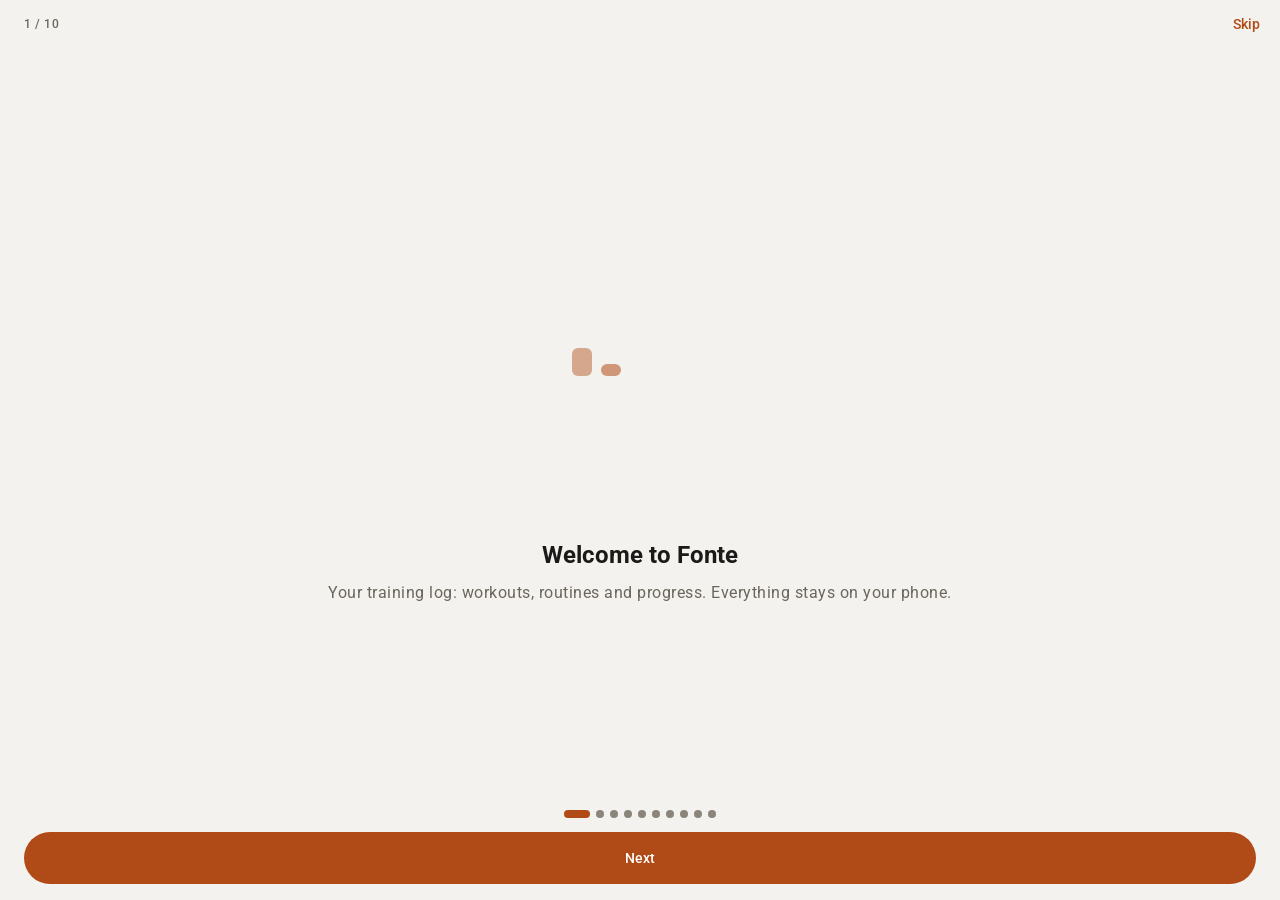
==== index.html @ 6168438b "Web app 1.0.17" ====
<!doctype html>
<html lang="fr">
  <head>
    <meta charset="utf-8" />
    <meta name="viewport" content="width=device-width, initial-scale=1, maximum-scale=1, viewport-fit=cover" />
    <title>Fonte</title>
    <meta name="description" content="Suivi de musculation : séances, routines, stats et progression. Hors ligne, sans compte." />
    <meta name="apple-mobile-web-app-capable" content="yes" />
    <meta name="mobile-web-app-capable" content="yes" />
    <meta name="apple-mobile-web-app-title" content="Fonte" />
    <meta name="apple-mobile-web-app-status-bar-style" content="default" />
    <meta name="format-detection" content="telephone=no" />
    <meta name="theme-color" content="#F4F2EE" media="(prefers-color-scheme: light)" />
    <meta name="theme-color" content="#131211" media="(prefers-color-scheme: dark)" />
    <link rel="manifest" href="manifest.webmanifest" />
    <link rel="icon" type="image/png" sizes="32x32" href="icons/favicon-32.png" />
    <link rel="apple-touch-icon" href="icons/apple-touch-icon.png" />
    <link rel="preload" href="fonts/roboto.woff2" as="font" type="font/woff2" crossorigin />
    <script>
      // Thème appliqué avant l'affichage (pas d'éclair blanc en mode sombre).
      (function () {
        var mode = 'SYSTEM';
        try { mode = localStorage.getItem('fonte.theme_mode') || 'SYSTEM'; } catch (e) {}
        var dark = mode === 'DARK' || (mode !== 'LIGHT' && window.matchMedia && matchMedia('(prefers-color-scheme: dark)').matches);
        document.documentElement.dataset.theme = dark ? 'dark' : 'light';
      })();
    </script>
    <script type="module" crossorigin src="./assets/index-aUX4zfbP.js"></script>
    <link rel="stylesheet" crossorigin href="./assets/index-C3mko9XS.css">
  </head>
  <body>
    <div id="app"></div>
  </body>
</html>
---- assets/index-C3mko9XS.css ----
@font-face{font-family:Roboto;src:url(../fonts/roboto.woff2) format("woff2");font-weight:100 900;font-stretch:75% 100%;font-display:swap}@font-face{font-family:Rajdhani;src:url(../fonts/rajdhani-semibold.woff2) format("woff2");font-weight:600;font-display:swap}@font-face{font-family:Rajdhani;src:url(../fonts/rajdhani-bold.woff2) format("woff2");font-weight:700;font-display:swap}:root,:root[data-theme=light]{color-scheme:light;--primary: #b04b17;--on-primary: #ffffff;--primary-container: #fbe6d8;--on-primary-container: #4a1d05;--inverse-primary: #f08a4b;--secondary: #5c574f;--on-secondary: #ffffff;--secondary-container: #e9e4dc;--on-secondary-container: #1f1d1a;--tertiary: #7a5b12;--on-tertiary: #ffffff;--tertiary-container: #f6e7c4;--on-tertiary-container: #2e2002;--background: #f4f2ee;--on-background: #1b1a18;--surface: #f4f2ee;--on-surface: #1b1a18;--surface-variant: #e9e5de;--on-surface-variant: #6b665d;--inverse-surface: #2b2926;--inverse-on-surface: #f4f2ee;--outline: #8a847a;--outline-variant: #dfdad1;--surface-container-lowest: #ffffff;--surface-container-low: #faf9f6;--surface-container: #ffffff;--surface-container-high: #f1eee9;--surface-container-highest: #ffffff;--error: #b3261e;--on-error: #ffffff;--error-container: #f9dedc;--on-error-container: #410e0b;--scrim: #000000;--done-row: #fceee4;--done-check: #b04b17;--warmup: #1f6f8b;--drop: #6d3fc0;--failure: #b3261e;--record: #8a6500;--chart: #b04b17;--chart-muted: #e4a27b;--track: #cfc8bd;--segment-selected: #ffffff}:root[data-theme=dark]{color-scheme:dark;--primary: #f08a4b;--on-primary: #1f0d02;--primary-container: #3a2416;--on-primary-container: #fbd9c3;--inverse-primary: #b04b17;--secondary: #c9c3b9;--on-secondary: #1f1d1a;--secondary-container: #34312c;--on-secondary-container: #ede7dd;--tertiary: #e8c35a;--on-tertiary: #2e2002;--tertiary-container: #3a2f14;--on-tertiary-container: #f6e7c4;--background: #131211;--on-background: #edeae4;--surface: #131211;--on-surface: #edeae4;--surface-variant: #2a2825;--on-surface-variant: #a29d94;--inverse-surface: #edeae4;--inverse-on-surface: #1b1a18;--outline: #6e695f;--outline-variant: #2e2b28;--surface-container-lowest: #0e0d0c;--surface-container-low: #181716;--surface-container: #1c1b19;--surface-container-high: #242320;--surface-container-highest: #2b2926;--error: #f2b8b5;--on-error: #601410;--error-container: #8c1d18;--on-error-container: #f9dedc;--done-row: #2b1d13;--done-check: #f08a4b;--warmup: #79bfd9;--drop: #c4a5f5;--failure: #f2b8b5;--record: #e8c35a;--chart: #db6a2c;--chart-muted: #7a4222;--track: #4a4640;--segment-selected: #3a3733}:root{--safe-top: env(safe-area-inset-top, 0px);--safe-bottom: env(safe-area-inset-bottom, 0px);--safe-left: env(safe-area-inset-left, 0px);--safe-right: env(safe-area-inset-right, 0px);--font: "Roboto", system-ui, -apple-system, "Segoe UI", sans-serif;--font-rajdhani: "Rajdhani", "Roboto", sans-serif;--ease-standard: cubic-bezier(.2, 0, 0, 1);--ease-emphasized-decel: cubic-bezier(.05, .7, .1, 1);--ease-emphasized-accel: cubic-bezier(.3, 0, .8, .15)}*{box-sizing:border-box;-webkit-tap-highlight-color:transparent}html,body{margin:0;padding:0;height:100%;background:var(--background);color:var(--on-surface);font-family:var(--font);font-size:14px;line-height:20px;letter-spacing:.25px;-webkit-text-size-adjust:100%;text-size-adjust:100%;overscroll-behavior:none;-webkit-font-smoothing:antialiased}body{position:fixed;inset:0;overflow:hidden;touch-action:manipulation;-webkit-user-select:none;user-select:none;-webkit-touch-callout:none}input,textarea,[contenteditable]{-webkit-user-select:text;user-select:text}button{font:inherit;color:inherit;background:none;border:none;padding:0;margin:0;cursor:pointer;letter-spacing:inherit}img{-webkit-user-drag:none}#app{position:absolute;inset:0;overflow:hidden}.display-large{font-size:57px;line-height:64px;font-weight:400;letter-spacing:-.25px}.display-medium{font-size:45px;line-height:52px;font-weight:400;letter-spacing:0}.display-small{font-size:36px;line-height:44px;font-weight:400;letter-spacing:0}.headline-large{font-size:32px;line-height:40px;font-weight:400;letter-spacing:0}.headline-medium{font-size:28px;line-height:36px;font-weight:400;letter-spacing:0}.headline-small{font-size:24px;line-height:32px;font-weight:400;letter-spacing:0}.title-large{font-size:22px;line-height:28px;font-weight:400;letter-spacing:0}.title-medium{font-size:16px;line-height:24px;font-weight:500;letter-spacing:.15px}.title-small{font-size:14px;line-height:20px;font-weight:500;letter-spacing:.1px}.body-large{font-size:16px;line-height:24px;font-weight:400;letter-spacing:.5px}.body-medium{font-size:14px;line-height:20px;font-weight:400;letter-spacing:.25px}.body-small{font-size:12px;line-height:16px;font-weight:400;letter-spacing:.4px}.label-large{font-size:14px;line-height:20px;font-weight:500;letter-spacing:.1px}.label-medium{font-size:12px;line-height:16px;font-weight:500;letter-spacing:.5px}.label-small{font-size:11px;line-height:16px;font-weight:500;letter-spacing:.5px}.semibold{font-weight:600}.bold{font-weight:700}.medium{font-weight:500}.normal{font-weight:400}.rajdhani{font-family:var(--font-rajdhani)}.tnum{font-variant-numeric:tabular-nums}.c-primary{color:var(--primary)}.c-on-primary{color:var(--on-primary)}.c-on-primary-container{color:var(--on-primary-container)}.c-on-surface{color:var(--on-surface)}.c-variant{color:var(--on-surface-variant)}.c-error{color:var(--error)}.c-record{color:var(--record)}.c-warmup{color:var(--warmup)}.c-drop{color:var(--drop)}.c-failure{color:var(--failure)}.c-tertiary{color:var(--tertiary)}.c-outline{color:var(--outline)}.ellipsis{overflow:hidden;text-overflow:ellipsis;white-space:nowrap;min-width:0}.lines-2{display:-webkit-box;-webkit-line-clamp:2;-webkit-box-orient:vertical;overflow:hidden}.pre-line{white-space:pre-line}.center{text-align:center}.upper{text-transform:uppercase}.row{display:flex;flex-direction:row;align-items:center;min-width:0}.row.top{align-items:flex-start}.row.baseline{align-items:baseline}.row.stretch{align-items:stretch}.col{display:flex;flex-direction:column;min-width:0}.grow{flex:1 1 0;min-width:0}.noshrink{flex-shrink:0}.wrap{flex-wrap:wrap}.center-items{align-items:center;justify-content:center}.space-between{justify-content:space-between}.justify-end{justify-content:flex-end}.gap-2{gap:2px}.gap-4{gap:4px}.gap-6{gap:6px}.gap-8{gap:8px}.gap-10{gap:10px}.gap-12{gap:12px}.gap-16{gap:16px}.gap-24{gap:24px}.p-16{padding:16px}.p-12{padding:12px}.p-8{padding:8px}.p-24{padding:24px}.px-16{padding-left:16px;padding-right:16px}.px-12{padding-left:12px;padding-right:12px}.px-8{padding-left:8px;padding-right:8px}.py-4{padding-top:4px;padding-bottom:4px}.py-8{padding-top:8px;padding-bottom:8px}.py-12{padding-top:12px;padding-bottom:12px}.py-16{padding-top:16px;padding-bottom:16px}.mx-16{margin-left:16px;margin-right:16px}.mt-4{margin-top:4px}.mt-8{margin-top:8px}.mt-12{margin-top:12px}.mt-16{margin-top:16px}.mt-24{margin-top:24px}.mb-8{margin-bottom:8px}.mb-16{margin-bottom:16px}.w-full{width:100%}.hidden{display:none!important}.relative{position:relative}.screen{position:absolute;inset:0;display:flex;flex-direction:column;background:var(--background);overflow:hidden}.screen-content{flex:1 1 auto;min-height:0;overflow-y:auto;overflow-x:hidden;-webkit-overflow-scrolling:touch;overscroll-behavior-y:contain;position:relative}.screen-content.pad-bottom{padding-bottom:calc(24px + var(--safe-bottom))}.screen-content.pad-fab{padding-bottom:calc(96px + var(--safe-bottom))}.screen-bottom{flex:0 0 auto}.topbar{flex:0 0 auto;padding-top:var(--safe-top);padding-left:var(--safe-left);padding-right:var(--safe-right);background:var(--surface);transition:background-color .2s linear;position:relative;z-index:2}.topbar.scrolled{background:var(--surface-container)}.topbar-inner{height:64px;display:flex;align-items:center;padding:0 4px}.topbar-title{flex:1 1 auto;min-width:0;padding:0 16px;font-size:22px;line-height:28px;font-weight:400;color:var(--on-surface);overflow:hidden;text-overflow:ellipsis;white-space:nowrap}.topbar-inner>.icon-button+.topbar-title{padding-left:4px}.topbar-actions{display:flex;align-items:center;flex:0 0 auto}.navbar{flex:0 0 auto;background:var(--surface-container);padding-bottom:var(--safe-bottom);padding-left:var(--safe-left);padding-right:var(--safe-right)}.navbar-inner{height:80px;display:flex;align-items:stretch;gap:8px}.nav-item{flex:1 1 0;min-width:0;display:flex;flex-direction:column;align-items:center;padding-top:12px;padding-bottom:16px;gap:4px;color:var(--on-surface-variant)}.nav-pill{width:64px;height:32px;border-radius:16px;display:flex;align-items:center;justify-content:center;position:relative;overflow:hidden}.nav-pill:before{content:"";position:absolute;inset:0;border-radius:16px;background:var(--secondary-container);transform:scaleX(.3);opacity:0;transition:transform .25s var(--ease-emphasized-decel),opacity .12s linear}.nav-item.on .nav-pill:before{transform:scaleX(1);opacity:1}.nav-pill svg{position:relative}.nav-item.on .nav-pill{color:var(--on-secondary-container)}.nav-label{font-size:12px;line-height:16px;font-weight:500;letter-spacing:0;white-space:nowrap;max-width:100%;overflow:hidden;text-overflow:ellipsis}.nav-item.on .nav-label{color:var(--on-surface);font-weight:600}.icon{display:inline-block;flex:0 0 auto;fill:currentColor;vertical-align:middle}.icon-button{width:48px;height:48px;border-radius:24px;display:inline-flex;align-items:center;justify-content:center;color:var(--on-surface-variant);position:relative;flex:0 0 auto}.topbar .icon-button{color:var(--on-surface)}.icon-button:disabled{opacity:.38}.press{position:relative;overflow:hidden}.press:after{content:"";position:absolute;inset:0;background:currentColor;opacity:0;pointer-events:none;transition:opacity .15s linear;border-radius:inherit}.press:active:after{opacity:.1;transition:none}.icon-button:after{inset:4px;border-radius:20px}.btn{height:40px;border-radius:20px;padding:0 24px;display:inline-flex;align-items:center;justify-content:center;gap:8px;font-size:14px;line-height:20px;font-weight:500;letter-spacing:.1px;white-space:nowrap;flex:0 0 auto;min-width:0}.btn .icon{width:18px;height:18px}.btn.has-icon{padding-left:16px}.btn-filled{background:var(--primary);color:var(--on-primary)}.btn-tonal{background:var(--secondary-container);color:var(--on-secondary-container)}.btn-outlined{border:1px solid var(--outline);color:var(--primary)}.btn-text{color:var(--primary);padding:0 12px}.btn-text.has-icon{padding-left:12px;padding-right:16px}.btn-error{color:var(--error)}.btn-filled.btn-error{background:var(--error);color:var(--on-error)}.btn:disabled{opacity:.38}.btn-filled:disabled{background:color-mix(in srgb,var(--on-surface) 12%,transparent);color:var(--on-surface);opacity:.6}.btn.block{width:100%}.fab{position:absolute;right:calc(16px + var(--safe-right));bottom:calc(16px + var(--safe-bottom));height:56px;min-width:56px;border-radius:16px;background:var(--primary-container);color:var(--on-primary-container);display:inline-flex;align-items:center;justify-content:center;gap:12px;padding:0 16px;font-size:14px;font-weight:500;letter-spacing:.1px;box-shadow:0 1px 3px #0000004d,0 4px 8px 3px #00000026;z-index:3}.fab.extended{padding:0 20px 0 16px}.card{background:var(--surface-container-highest);border-radius:12px;color:var(--on-surface);position:relative;overflow:hidden}.card.clickable{cursor:pointer}.card-outlined{background:var(--surface);border:1px solid var(--outline-variant)}.card-tonal{background:var(--primary-container);color:var(--on-primary-container)}.list-item{display:flex;align-items:center;gap:16px;min-height:56px;padding:8px 24px 8px 16px;background:transparent;color:var(--on-surface);text-align:left;width:100%}.list-item.three-line{align-items:flex-start}.list-item .li-leading{color:var(--on-surface-variant);display:flex;flex:0 0 auto}.list-item .li-text{flex:1 1 auto;min-width:0;display:flex;flex-direction:column}.list-item .li-headline{font-size:16px;line-height:24px;letter-spacing:.5px;color:var(--on-surface)}.list-item .li-supporting{font-size:14px;line-height:20px;letter-spacing:.25px;color:var(--on-surface-variant)}.list-item .li-trailing{flex:0 0 auto;display:flex;align-items:center;color:var(--on-surface-variant)}.divider{height:1px;background:var(--outline-variant);border:none;margin:0;flex:0 0 auto}.divider.v8{margin:8px 0}.section-title{font-size:12px;line-height:16px;letter-spacing:.5px;font-weight:600;color:var(--on-surface-variant);padding:8px 16px;text-transform:none}.chip{height:32px;border-radius:8px;border:1px solid var(--outline);padding:0 16px;display:inline-flex;align-items:center;gap:8px;font-size:14px;line-height:20px;font-weight:500;letter-spacing:.1px;color:var(--on-surface-variant);white-space:nowrap;flex:0 0 auto}.chip .icon{width:18px;height:18px}.chip.has-leading{padding-left:8px}.chip.has-trailing{padding-right:8px}.chip.selected{background:var(--secondary-container);color:var(--on-secondary-container);border-color:transparent}.switch{width:52px;height:32px;border-radius:16px;border:2px solid var(--outline);background:var(--surface-container-highest);position:relative;flex:0 0 auto;transition:background-color .15s linear,border-color .15s linear}.switch:before{content:"";position:absolute;top:50%;left:6px;width:16px;height:16px;margin-top:-8px;border-radius:50%;background:var(--outline);transition:all .2s var(--ease-standard)}.switch.on{background:var(--primary);border-color:var(--primary)}.switch.on:before{left:22px;width:24px;height:24px;margin-top:-12px;background:var(--on-primary)}.switch:disabled{opacity:.38}.checkbox{width:18px;height:18px;border-radius:2px;border:2px solid var(--on-surface-variant);display:inline-flex;align-items:center;justify-content:center;flex:0 0 auto}.checkbox.on{background:var(--primary);border-color:var(--primary);color:var(--on-primary)}.checkbox-touch{width:48px;height:48px;display:inline-flex;align-items:center;justify-content:center;flex:0 0 auto}.radio{width:20px;height:20px;border-radius:50%;border:2px solid var(--on-surface-variant);position:relative;flex:0 0 auto}.radio.on{border-color:var(--primary)}.radio.on:after{content:"";position:absolute;inset:3px;border-radius:50%;background:var(--primary)}.radio-touch{width:48px;height:48px;display:inline-flex;align-items:center;justify-content:center;flex:0 0 auto}.field{position:relative;display:block;width:100%}.field-input{width:100%;min-height:56px;border:1px solid var(--outline);border-radius:4px;background:transparent;color:var(--on-surface);font:inherit;font-size:16px;line-height:24px;letter-spacing:.5px;padding:16px;outline:none;resize:none;display:block;-webkit-appearance:none;appearance:none}.field-input:focus{border:2px solid var(--primary);padding:15px}.field-label{position:absolute;left:12px;top:16px;padding:0 4px;font-size:16px;line-height:24px;color:var(--on-surface-variant);pointer-events:none;transition:all .15s var(--ease-standard);background:transparent;max-width:calc(100% - 24px);white-space:nowrap;overflow:hidden;text-overflow:ellipsis}.field.filled .field-label,.field-input:focus+.field-label{top:-8px;font-size:12px;line-height:16px;background:var(--field-bg, var(--background))}.field-input:focus+.field-label{color:var(--primary)}.field-supporting{font-size:12px;line-height:16px;color:var(--on-surface-variant);padding:4px 16px 0}.field.error .field-input{border-color:var(--error)}.field.error .field-label,.field.error .field-supporting{color:var(--error)}.field-trailing{position:absolute;right:4px;top:4px}.layer{position:absolute;inset:0;z-index:50}.scrim{position:absolute;inset:0;background:#00000052;animation:fade-in .15s linear both}.dialog-wrap{position:absolute;inset:0;display:flex;align-items:center;justify-content:center;padding:calc(24px + var(--safe-top)) 24px calc(24px + var(--safe-bottom));pointer-events:none}.dialog{pointer-events:auto;background:var(--surface-container-high);color:var(--on-surface);border-radius:28px;width:100%;min-width:280px;max-width:560px;max-height:100%;display:flex;flex-direction:column;padding:24px 0 18px;box-shadow:0 3px 6px #0000002e,0 8px 24px #00000029;animation:dialog-in .25s var(--ease-emphasized-decel) both;overflow:hidden}.dialog-icon{display:flex;justify-content:center;color:var(--secondary);padding:0 24px 16px}.dialog-title{font-size:24px;line-height:32px;font-weight:400;color:var(--on-surface);padding:0 24px 16px}.dialog-icon+.dialog-title{text-align:center}.dialog-body{padding:0 24px;font-size:14px;line-height:20px;letter-spacing:.25px;color:var(--on-surface-variant);overflow-y:auto;-webkit-overflow-scrolling:touch;min-height:0;flex:1 1 auto}.dialog-buttons{display:flex;justify-content:flex-end;align-items:center;flex-wrap:wrap;gap:8px;padding:24px 24px 0;flex:0 0 auto}.dialog-buttons .btn-text{padding:0 12px}.dialog-buttons .dismiss-group{display:flex;gap:8px}@keyframes dialog-in{0%{opacity:0;transform:scale(.92)}to{opacity:1;transform:scale(1)}}@keyframes fade-in{0%{opacity:0}to{opacity:1}}@keyframes slide-up{0%{transform:translateY(100%)}to{transform:translateY(0)}}.overlay-screen{position:absolute;inset:0;z-index:30;background:var(--background);animation:overlay-in .28s var(--ease-emphasized-decel) both}@keyframes overlay-in{0%{opacity:0;transform:translateY(24px)}to{opacity:1;transform:translateY(0)}}.menu{position:absolute;z-index:60;min-width:112px;max-width:280px;background:var(--surface-container);border-radius:4px;padding:8px 0;box-shadow:0 2px 6px #0003,0 6px 18px #0000002e;animation:menu-in .16s var(--ease-emphasized-decel) both;max-height:70vh;overflow-y:auto}:root[data-theme=dark] .menu{background:var(--surface-container-high)}@keyframes menu-in{0%{opacity:0;transform:scale(.9)}to{opacity:1;transform:scale(1)}}.menu-item{display:flex;align-items:center;gap:12px;width:100%;min-height:48px;padding:0 12px;font-size:14px;line-height:20px;font-weight:500;letter-spacing:.1px;color:var(--on-surface);text-align:left}.menu-item .icon{color:var(--on-surface-variant)}.menu-item.error,.menu-item.error .icon{color:var(--error)}.menu-item:disabled{opacity:.38}.snackbar-host{position:absolute;left:0;right:0;bottom:0;z-index:70;display:flex;justify-content:center;padding:0 12px;pointer-events:none}.snackbar{pointer-events:auto;min-height:48px;max-width:600px;width:100%;background:var(--inverse-surface);color:var(--inverse-on-surface);border-radius:4px;display:flex;align-items:center;gap:8px;padding:6px 8px 6px 16px;margin-bottom:12px;font-size:14px;line-height:20px;box-shadow:0 3px 8px #00000040;animation:snack-in .22s var(--ease-emphasized-decel) both}.snackbar .grow{padding:8px 0}.snackbar .btn-text{color:var(--inverse-primary)}@keyframes snack-in{0%{opacity:0;transform:translateY(16px)}to{opacity:1;transform:translateY(0)}}.linear-progress{height:4px;border-radius:2px;background:var(--secondary-container);overflow:hidden;position:relative}.linear-progress>div{position:absolute;top:0;bottom:0;left:0;background:var(--primary);border-radius:2px}.linear-progress.indeterminate>div{width:40%;animation:indeterminate 1.4s var(--ease-standard) infinite}@keyframes indeterminate{0%{transform:translate(-100%)}to{transform:translate(260%)}}.circular-progress{width:40px;height:40px;border-radius:50%;border:4px solid var(--secondary-container);border-top-color:var(--primary);animation:spin .9s linear infinite}@keyframes spin{to{transform:rotate(360deg)}}.tabs{display:flex;border-bottom:1px solid var(--surface-variant);background:var(--surface);position:relative;flex:0 0 auto}.tab{flex:1 1 0;height:48px;display:flex;align-items:center;justify-content:center;font-size:14px;line-height:20px;font-weight:500;letter-spacing:.1px;color:var(--on-surface-variant);white-space:nowrap;overflow:hidden}.tab.on{color:var(--primary)}.tab-indicator{position:absolute;bottom:0;height:3px;border-radius:3px 3px 0 0;background:var(--primary);transition:left .25s var(--ease-standard),width .25s var(--ease-standard)}.segmented{background:var(--surface-variant);border-radius:12px;margin:6px 16px;padding:4px;display:flex}.segment{flex:1 1 0;min-width:0;min-height:40px;padding:8px 4px;border-radius:9px;display:flex;align-items:center;justify-content:center;gap:6px;color:var(--on-surface-variant);font-size:14px;line-height:20px;font-weight:400;letter-spacing:.1px;border:1px solid transparent}.segment .icon{width:18px;height:18px;color:var(--on-surface-variant)}.segment.on{background:var(--segment-selected);border-color:var(--outline-variant);color:var(--on-surface);font-weight:600}.segment.on .icon{color:var(--primary)}.number-cell{height:36px;border:none;border-radius:6px;background:color-mix(in srgb,var(--surface-variant) 70%,transparent);color:var(--on-surface);text-align:center;font:inherit;font-weight:600;font-size:16px;letter-spacing:0;padding:0 2px;outline:none;-webkit-appearance:none;appearance:none;caret-color:var(--primary)}.number-cell.highlighted{background:transparent}.number-cell::placeholder{color:var(--on-surface-variant);opacity:.8;font-weight:400}.ex-image{border-radius:10px;background:var(--surface-variant);overflow:hidden;display:flex;align-items:center;justify-content:center;flex:0 0 auto;position:relative;color:var(--on-surface-variant);font-size:14px;font-weight:600}.ex-image img{width:100%;height:100%;object-fit:cover;display:block}.empty-state{width:100%;padding:32px;display:flex;flex-direction:column;align-items:center;gap:8px;text-align:center}.stat-label{font-size:11px;line-height:16px;font-weight:500;letter-spacing:.5px;color:var(--on-surface-variant)}.stat-value{font-size:16px;line-height:24px;font-weight:600;letter-spacing:.15px}.scroll-x{display:flex;overflow-x:auto;overflow-y:hidden;-webkit-overflow-scrolling:touch;scrollbar-width:none}.scroll-x::-webkit-scrollbar{display:none}.screen-content::-webkit-scrollbar{display:none}.screen-content{scrollbar-width:none}.banner-active{background:var(--primary-container);color:var(--on-primary-container);display:flex;align-items:center;padding:10px 16px;width:100%;text-align:left}@media(prefers-reduced-motion:reduce){*,*:before,*:after{animation-duration:1ms!important;animation-iteration-count:1!important;transition-duration:1ms!important}}.rp-list{padding-top:4px;display:flex;flex-direction:column}.rp-intro{padding:6px 16px}.rp-month{margin:5px 16px;padding:12px 8px 12px 16px;display:flex;align-items:center}.rp-month-text{flex:1 1 0;min-width:0;padding:0 8px 0 14px;display:flex;flex-direction:column}.rp-month-title{font-family:var(--font-rajdhani);font-weight:700;font-size:20px;line-height:24px;letter-spacing:.5px}.rp-badge{padding-top:2px}.rp-ready{margin:8px 16px;border-radius:14px;border:1px solid #ebc6ac;background:linear-gradient(to bottom right,#fbe6d8,#fff6f0);padding:10px 2px 10px 14px;display:flex;align-items:center;color:var(--on-surface);cursor:pointer}:root[data-theme=dark] .rp-ready{border-color:#5a3420;background:linear-gradient(to bottom right,#3a2416,#241a14)}.rp-ready-text{flex:1 1 0;min-width:0;padding-left:12px;display:flex;flex-direction:column}.rp-content{padding-bottom:calc(32px + var(--safe-bottom))}.rp-header{padding:4px 20px 8px;display:flex;flex-direction:column}.rp-kicker{font-family:var(--font-rajdhani);font-weight:600;font-size:14px;line-height:24px;letter-spacing:4px;color:var(--on-surface-variant)}.rp-title{font-family:var(--font-rajdhani);font-weight:700;font-size:42px;line-height:46px;letter-spacing:0;color:var(--on-surface)}.rp-sentence{padding-top:6px}.rp-sentence .rp-accent{color:var(--primary);font-weight:600}.rp-empty{margin:8px 16px;padding:20px;display:flex;flex-direction:column;gap:8px}.rp-tiles{padding:8px 16px;display:grid;grid-template-columns:minmax(0,1fr) minmax(0,1fr);gap:8px}.rp-tile{padding:12px 14px;display:flex;flex-direction:column;min-width:0}.rp-section{margin-top:8px}.rp-card{margin:0 16px}.rp-cal{padding:12px 6px}.rp-cal-row{display:flex}.rp-cal-row+.rp-cal-row{padding-top:6px}.rp-cal-cell{flex:1 1 0;min-width:0;display:flex;justify-content:center;align-items:center}.rp-day{width:36px;height:36px;border-radius:50%;padding:2px;box-sizing:border-box}.rp-day.record{border:2px solid var(--record);padding:2px}.rp-day-in{width:100%;height:100%;border-radius:50%;display:flex;align-items:center;justify-content:center;color:var(--on-surface-variant);white-space:nowrap}.rp-day-in.on{background:var(--chart);color:#fff;font-weight:700}:root[data-theme=dark] .rp-day-in.on{color:#1f0d02}.rp-legend{padding:12px 8px 0;display:flex;flex-wrap:wrap;align-items:center;column-gap:14px;row-gap:4px}.rp-legend-item{display:flex;align-items:center}.rp-legend-item>span{padding-left:5px}.rp-dot{width:10px;height:10px;border-radius:50%;background:var(--chart);box-sizing:border-box;flex:0 0 auto}.rp-dot.ring{background:none;border:2px solid var(--record)}.rp-exercise{margin:10px 16px 0;padding:12px 14px;display:flex;align-items:center}.rp-grow{flex:1 1 0;min-width:0;padding:0 8px 0 12px;display:flex;flex-direction:column}.rp-end{display:flex;flex-direction:column;align-items:flex-end;white-space:nowrap}.rp-records{padding:4px 0}.rp-record{padding:9px 14px;display:flex;align-items:center;cursor:pointer}.rp-records .btn-text{margin:0 4px}.rp-muscles{padding:16px}.rp-hunter{padding:12px 14px}.rp-flow{display:flex;flex-wrap:wrap;align-items:center;column-gap:12px}.rp-xp{font-family:var(--font-rajdhani);font-weight:700;font-size:28px;line-height:24px;letter-spacing:.5px;color:var(--primary);white-space:nowrap}.rp-bar{margin-top:8px;height:6px;border-radius:3px;background:var(--track);overflow:hidden}.rp-bar>div{height:100%;border-radius:3px}.rp-facts{padding-top:10px;display:flex;flex-wrap:wrap;align-items:center;column-gap:16px;row-gap:6px}.rp-fact{display:flex;align-items:center}.rp-fact>span{padding-left:5px}.rp-lines-3{display:-webkit-box;-webkit-line-clamp:3;-webkit-box-orient:vertical;overflow:hidden;padding-top:8px}.rp-weight{margin:12px 16px 0;padding:12px 14px;display:flex;align-items:center}.rp-weight .rp-spark{margin-left:12px;width:110px;height:36px;flex:0 0 auto}.rp-actions{padding:20px 16px 0;display:flex;gap:10px}.rp-actions .btn{flex:1 1 0;min-width:0;height:auto;min-height:48px;padding:8px 12px;white-space:normal;text-align:center;gap:6px}.rp-actions .btn>span{display:-webkit-box;-webkit-line-clamp:2;-webkit-box-orient:vertical;overflow:hidden}.home-list{display:flex;flex-direction:column;position:relative}.home-card{margin:6px 16px}.home-hint{margin:8px 16px;border-radius:14px;border:1px solid #ebc6ac;background:linear-gradient(to bottom right,#fbe6d8,#fff6f0);padding:10px 2px 10px 14px;display:flex;align-items:center;color:var(--on-surface)}:root[data-theme=dark] .home-hint{border-color:#5a3420;background:linear-gradient(to bottom right,#3a2416,#241a14)}.home-hint .btn-text{margin-left:-12px;margin-top:2px;height:36px}.home-week{margin:8px 16px;padding:16px;display:flex;flex-direction:column;gap:12px}.home-week-days{display:flex;justify-content:space-between}.home-week-day{display:flex;flex-direction:column;align-items:center}.home-week-dot{margin-top:4px;width:28px;height:28px;border-radius:50%;background:var(--surface-variant)}.home-week-dot.on{background:var(--primary)}.home-active{margin:6px 16px;padding:16px;display:flex;align-items:center}.home-start-empty{margin:8px 16px;width:calc(100% - 32px)}.home-start-empty .icon{width:24px;height:24px}.btn.home-tight{gap:4px}.home-first{margin:6px 16px;padding:20px;display:flex;flex-direction:column;align-items:center;gap:10px;text-align:center}.home-first-icon{width:56px;height:56px;border-radius:50%;background:var(--primary-container);color:var(--on-primary-container);display:flex;align-items:center;justify-content:center}.home-first .btn{margin-top:4px;white-space:normal;height:auto;min-height:40px;padding-top:10px;padding-bottom:10px}.home-folder{display:flex;align-items:center;width:100%;padding:4px 4px 4px 16px;text-align:left;color:var(--on-surface)}.home-folder.clickable{cursor:pointer}.home-chevron{color:var(--on-surface-variant);transition:transform .22s var(--ease-standard)}.home-chevron.collapsed{transform:rotate(-90deg)}.home-empty-folder{display:flex;align-items:center;padding:0 16px 6px 50px}.home-routine{margin:5px 16px;padding:12px 4px 12px 16px}.home-routine-title{flex:1 1 0;min-width:0}.home-routine .btn-tonal{margin-top:10px}.home-choice{display:flex;align-items:center;padding:2px 0;width:100%;text-align:left;color:inherit;border-radius:8px}.home-check-row{display:flex;align-items:center;width:100%;text-align:left;color:inherit;border-radius:8px}.home-name-field .field-input::placeholder{color:var(--on-surface-variant);opacity:0}.home-name-field .field-input:focus::placeholder{opacity:1}@media(prefers-reduced-motion:reduce){.home-chevron{transition:none}}.exercises-lines-2,.exercises-lines-3{display:-webkit-box;-webkit-box-orient:vertical;overflow:hidden;overflow-wrap:anywhere}.exercises-lines-2{-webkit-line-clamp:2}.exercises-lines-3{-webkit-line-clamp:3}.exercises-search{position:relative;margin:4px 16px;flex:0 0 auto}.exercises-search input{width:100%;height:56px;border:none;box-shadow:inset 0 0 0 1px var(--outline);border-radius:12px;background:transparent;color:var(--on-surface);font:inherit;font-size:16px;line-height:24px;letter-spacing:.5px;padding:0 48px 0 52px;outline:none;-webkit-appearance:none;appearance:none;display:block}.exercises-search input::placeholder{color:var(--on-surface-variant);opacity:1}.exercises-search input:focus{box-shadow:inset 0 0 0 2px var(--primary)}.exercises-search input::-webkit-search-cancel-button{display:none}.exercises-search .exercises-search-icon{position:absolute;left:12px;top:16px;color:var(--on-surface-variant);pointer-events:none}.exercises-search .icon-button{position:absolute;right:4px;top:4px;color:var(--on-surface-variant)}.exercises-filters{display:flex;gap:8px;padding:6px 16px;align-items:stretch;flex:0 0 auto}.exercises-filter-btn{flex:1 1 0;min-width:0;min-height:52px;border-radius:12px;padding:6px 8px 6px 14px;display:flex;align-items:center;text-align:left;background:var(--surface-container-highest);color:var(--on-surface);box-shadow:inset 0 0 0 1px var(--outline)}.exercises-filter-btn .exercises-filter-caption{color:var(--on-surface-variant)}.exercises-filter-btn.active{background:var(--primary-container);color:var(--on-primary-container);box-shadow:none}.exercises-filter-btn.active .exercises-filter-caption{color:var(--on-primary-container)}.exercises-filter-btn.open{box-shadow:inset 0 0 0 1.5px var(--primary)}.exercises-area{flex:1 1 auto;min-height:0;position:relative}.exercises-area-inner{position:absolute;inset:0;display:flex;flex-direction:column}.exercises-panel{flex:0 0 auto;max-height:max(calc(100% - 120px),60%);overflow-y:auto;overflow-x:hidden;-webkit-overflow-scrolling:touch;overscroll-behavior-y:contain;transition:height .26s var(--ease-standard)}.exercises-tiles{display:grid;gap:8px;padding:0 16px}.exercises-tile{min-height:56px;min-width:0;border-radius:12px;padding:8px 10px;display:flex;flex-direction:column;justify-content:center;text-align:left;background:var(--surface-container-highest);color:var(--on-surface);box-shadow:inset 0 0 0 1px var(--outline-variant)}.exercises-tile .exercises-tile-count{color:var(--on-surface-variant)}.exercises-tile.selected{background:var(--primary-container);color:var(--on-primary-container);box-shadow:inset 0 0 0 1.5px var(--primary)}.exercises-tile.selected .exercises-tile-count{color:var(--on-primary-container)}.exercises-count-row{min-height:48px;padding:0 8px 0 16px;display:flex;align-items:center;flex:0 0 auto}.exercises-list{flex:1 1 auto;min-height:0;overflow-y:auto;overflow-x:hidden;-webkit-overflow-scrolling:touch;overscroll-behavior-y:contain}.exercises-list .list-item.selected{background:var(--primary-container)}.exercises-list .list-item .li-leading{color:inherit}.exercises-avatar{border-radius:10px;background:var(--surface-variant);color:var(--on-surface-variant);display:flex;align-items:center;justify-content:center;flex:0 0 auto}.exercises-add-fab{position:absolute;left:50%;right:auto;bottom:calc(24px + var(--safe-bottom));max-width:calc(100% - 32px);background:var(--primary);color:var(--on-primary);transform:translate(-50%);opacity:1;transition:transform .3s var(--ease-emphasized-decel),opacity .2s linear}.exercises-add-fab span{overflow:hidden;text-overflow:ellipsis;white-space:nowrap}.exercises-add-fab.hidden-fab{transform:translate(-50%,calc(100% + 24px + var(--safe-bottom)));opacity:0;pointer-events:none}.exercises-editor{display:flex;flex-direction:column;gap:12px;padding:8px 16px calc(24px + var(--safe-bottom))}.exercises-choice{position:relative}.exercises-choice>button{position:absolute;inset:0;border-radius:4px}.exercises-photo-slot{flex:1 1 0;min-width:0;height:140px;position:relative}.exercises-photo-remove{position:absolute;top:4px;right:4px;border-radius:50%;background:color-mix(in srgb,var(--surface) 85%,transparent)}.exercises-photo-remove .icon-button{width:36px;height:36px;color:var(--on-surface-variant)}.exercises-photo-busy{flex:1 1 0;height:140px;border-radius:10px;background:var(--surface-variant);display:flex;align-items:center;justify-content:center}.exercises-flow{display:flex;flex-wrap:wrap;gap:8px}.exercises-chips{column-gap:8px;row-gap:16px;padding:8px 0}.exercises-session{margin:4px 16px;padding:10px 14px}.exercises-set-chip{display:inline-flex;align-items:center;gap:4px;padding:4px 8px;border-radius:8px;background:var(--surface-variant);white-space:nowrap}.exercises-set-chip.record{box-shadow:inset 0 0 0 1.5px var(--record)}.exercises-step-number{text-align:right;flex:0 0 auto;white-space:nowrap}.exercises-panel-section{color:var(--on-surface-variant);padding:14px 16px 6px}.exercises-latest{display:flex;flex-wrap:wrap;align-items:center;column-gap:10px}.exercises-periods{display:flex;flex-wrap:wrap;justify-content:center;column-gap:8px;padding:6px 16px}.exercises-bubble{pointer-events:auto;max-width:260px;padding:6px 10px;border-radius:10px;background:var(--surface-container-high);color:var(--on-surface);box-shadow:0 3px 6px #0000002e,0 2px 4px #00000024;cursor:pointer}.exercises-repmax{padding:9px 0;cursor:pointer}.routine-list{display:flex;flex-direction:column}.routine-content{padding-bottom:calc(32px + var(--safe-bottom))!important}.routine-card{margin:6px 12px}.routine-card.linked{margin-bottom:0}.routine-letter{flex:0 0 auto;display:flex;align-items:center;justify-content:center;border-radius:6px;background:var(--tertiary-container);color:var(--on-tertiary-container);font-weight:700}.routine-start{width:100%;min-height:48px;border-radius:12px}.routine-start .icon{width:24px;height:24px}.routine-ex-head{display:flex;align-items:center;padding:0 12px;width:100%;text-align:left;color:inherit}.routine-ex-placeholder{width:44px;height:44px;border-radius:10px;background:var(--surface-variant);flex:0 0 auto}.routine-ro-row{display:flex;align-items:center;padding:8px 12px}.routine-ro-row .cell{flex:1 1 0;text-align:center;min-width:0}.routine-set-row{display:flex;align-items:center;gap:6px;padding:3px 8px;background:var(--surface-container-highest)}.routine-set-label{width:36px;padding:8px 0;border-radius:6px;text-align:center;font-size:16px;line-height:24px;font-weight:700;flex:0 0 auto}.routine-set-del{width:36px;height:36px}.routine-set-del:after{inset:0;border-radius:18px}.routine-add-set{margin:8px 12px 0;width:calc(100% - 24px);min-height:40px;border-radius:10px;gap:4px}.routine-link{display:flex;align-items:center;width:fit-content;text-align:left}.routine-notes-field textarea{max-height:128px;overflow-y:auto}.routine-add .icon{width:24px;height:24px}.workout-titlebox{display:flex;flex-direction:column;align-items:flex-start;max-width:100%;text-align:left;color:var(--on-surface);border-radius:4px}.workout-titlebox>div{max-width:100%}.btn.workout-finish{padding:0 14px;min-width:58px}.workout-lines3{display:-webkit-box;-webkit-line-clamp:3;-webkit-box-orient:vertical;overflow:hidden}.workout-name{display:block;width:100%;text-align:left;padding:8px 16px 0;color:var(--on-surface)}.workout-stats{padding:8px 16px;gap:20px;align-items:flex-start}.workout-statbtn{text-align:left}.btn.workout-add-ex .icon{width:24px;height:24px}.workout-card{display:flex;flex-direction:column;margin:6px 12px;padding:10px 0;flex:0 0 auto}.workout-card.linked{margin-bottom:0}.workout-card-head{padding:0 2px 0 12px}.workout-letter{flex:0 0 auto;width:26px;height:26px;margin-right:10px;border-radius:6px;background:var(--tertiary-container);color:var(--on-tertiary-container);font-size:16px;line-height:24px;letter-spacing:.5px;font-weight:700;display:flex;align-items:center;justify-content:center}.workout-exname{cursor:pointer}.workout-exnotes{padding:2px 12px;white-space:pre-line;cursor:pointer;overflow-wrap:anywhere}.workout-restrow{align-self:flex-start;padding:4px 12px;gap:3px}.workout-headrow{padding:4px 8px;gap:6px}.workout-setrow{width:100%;padding:3px 8px;gap:6px}.workout-setlabel{flex:0 0 auto;width:36px;padding:8px 0;border-radius:6px;text-align:center;font-size:16px;line-height:24px;letter-spacing:.5px;font-weight:700;white-space:nowrap}.workout-prev{min-height:36px;padding:2px 0;border-radius:6px;display:flex;align-items:center;justify-content:center}.workout-check{flex:0 0 auto;width:36px;height:36px;border-radius:8px;display:flex;align-items:center;justify-content:center;transition:background-color .12s linear}.btn.workout-addset{margin:8px 12px 0;min-height:40px;border-radius:10px;gap:4px;flex:0 0 auto}.workout-dialog-col{padding-top:6px}.btn.workout-rpe-btn{flex:1 1 0;min-width:0;padding:0 8px}.workout-chips{column-gap:8px}.workout-chips .chip{margin:8px 0}.workout-check-line{cursor:pointer}.workout-rest{display:grid;grid-template-rows:0fr;opacity:0;transition:grid-template-rows .35s var(--ease-standard),opacity .35s linear}.workout-rest.open{grid-template-rows:1fr;opacity:1}.workout-rest-clip{overflow:hidden;min-height:0}.workout-rest-surface{background:var(--primary-container);padding:0 var(--safe-right) var(--safe-bottom) var(--safe-left)}.workout-rest-inner{padding:10px 16px}.workout-rest-bar{position:relative;height:8px;width:100%}.workout-rest-fill,.workout-rest-track{position:absolute;top:0;bottom:0;border-radius:4px}.workout-rest-fill{left:0;background:var(--primary)}.workout-rest-track{right:0;background:var(--secondary-container)}.workout-rest-stop{position:absolute;right:2px;top:2px;width:4px;height:4px;border-radius:50%;background:var(--primary)}.workout-rest-row{margin-top:8px;gap:8px}.workout-rest-clockbox{display:flex;align-items:center;min-height:40px}.workout-rest-clock{color:var(--on-primary-container);white-space:nowrap;transform-origin:0 50%}.workout-rest-badge{position:absolute;right:0;top:50%;transform:translateY(-50%);background:var(--primary);color:var(--on-primary);border-radius:999px;padding:2px 8px;white-space:nowrap;pointer-events:none}.btn.workout-rest-btn{padding:0 10px;min-width:58px}.btn.workout-rest-skip{padding:0 12px;min-width:58px}.history-search{position:relative;margin:4px 16px;flex:0 0 auto}.history-search-input{width:100%;height:56px;border:1px solid var(--outline);border-radius:12px;background:transparent;color:var(--on-surface);font:inherit;font-size:16px;line-height:24px;letter-spacing:.5px;padding:0 52px;outline:none;text-overflow:ellipsis;-webkit-appearance:none;appearance:none}.history-search-input::placeholder{color:var(--on-surface-variant);opacity:1}.history-search-input:focus{border:2px solid var(--primary);padding:0 51px}.history-search-lead{position:absolute;left:12px;top:16px;color:var(--on-surface-variant);pointer-events:none}.history-search-trail{position:absolute;right:4px;top:4px;color:var(--on-surface-variant)}.history-card{margin:5px 16px}.history-card-body{padding:14px;display:flex;flex-direction:column;gap:6px}.history-card-head{display:flex;align-items:center;min-width:0}.history-card-figures{display:flex;flex-wrap:wrap;column-gap:14px;row-gap:2px}.history-card-records{display:inline-flex;align-items:center}.history-cal{margin:6px 16px}.history-cal-body{padding:8px 0}.history-cal-head{display:flex;align-items:center;padding:0 4px}.history-cal-title{flex:1 1 0;min-width:0;text-align:center}.history-cal-summary{display:flex;align-items:center;min-height:48px;padding:0 16px}.history-grid{padding:4px 8px;touch-action:pan-y;user-select:none;-webkit-user-select:none}.history-grid-row{display:flex}.history-letter{flex:1 1 0;text-align:center;padding:4px 0}.history-cell{flex:1 1 0;min-width:0;height:46px;display:flex;align-items:center;justify-content:center}.history-day{width:40px;height:40px;border-radius:50%;display:flex;align-items:center;justify-content:center;color:var(--on-surface);font-size:14px;line-height:20px;letter-spacing:.25px;font-weight:400;flex:0 0 auto}.history-day.trained{background:var(--primary);color:var(--on-primary);font-weight:600}.history-day.today{color:var(--primary);font-weight:600;box-shadow:inset 0 0 0 1px var(--primary)}.history-day.today.trained{color:var(--on-primary);box-shadow:inset 0 0 0 1px var(--on-surface)}.history-day.selected,.history-day.today.selected{box-shadow:inset 0 0 0 2px var(--on-surface)}.history-dot{position:absolute;bottom:5px;left:50%;width:4px;height:4px;margin-left:-2px;border-radius:50%;background:var(--on-primary)}.history-detail-content{padding-bottom:calc(32px + var(--safe-bottom))}.history-detail-head{padding:16px;display:flex;flex-direction:column;gap:10px}.history-stats{display:flex;flex-wrap:wrap;column-gap:20px;row-gap:8px}.history-link{align-self:flex-start;text-align:left;color:var(--primary)}.history-ex{padding:12px 16px}.history-ex-head{display:flex;align-items:center;min-width:0}.history-ex-name{flex:1 1 0;min-width:0;text-align:left;color:var(--on-surface);overflow-wrap:anywhere}.history-set{display:flex;padding-top:4px}.history-set-label{min-width:36px;padding-right:6px;white-space:nowrap;flex:0 0 auto}.history-set-value{flex:1 1 0;min-width:0}.history-xp{cursor:pointer;border-radius:4px}.chart{position:relative;width:100%;min-width:0;touch-action:pan-y}.chart-svg{position:absolute;inset:0;display:block;overflow:visible}.chart-progress{height:200px}.chart-grid{stroke:var(--outline-variant);fill:none}.chart-axis{fill:var(--on-surface-variant)}.chart-average{stroke:var(--on-surface);stroke-opacity:.55;fill:none}.chart-average-label{fill:var(--on-surface);fill-opacity:.85}.chart-bar-base{fill:var(--chart)}.chart-bar-muted{fill:var(--chart-muted)}.chart-stop-primary{stop-color:var(--primary)}.chart-stop-chart{stop-color:var(--chart)}.chart-line{fill:none;stroke:var(--chart);stroke-linecap:round;stroke-linejoin:round}.chart-point{fill:none;stroke:var(--chart)}.chart-dot{fill:var(--chart)}.chart-record{fill:var(--record)}.chart-cross{stroke:var(--on-surface);stroke-opacity:.35}.chart-empty{position:absolute;display:flex;align-items:center;justify-content:center;text-align:center;color:var(--on-surface-variant);pointer-events:none}.chart-tooltip{position:absolute;left:0;top:0;pointer-events:none}.hbar{display:flex;align-items:center;width:100%;padding:4px 0}.hbar-label{width:116px;flex:0 0 auto}.hbar-track{flex:1 1 0;min-width:0;height:10px;border-radius:5px;overflow:hidden;background:color-mix(in srgb,var(--track) 55%,transparent)}.hbar-fill{height:100%;background:var(--chart);border-radius:5px}.hbar-value{min-width:52px;padding-left:4px;text-align:right;white-space:nowrap;flex:0 0 auto}.stat-tile{display:flex;flex-direction:column;padding:12px 14px;min-width:0}.stat-tile.compact{padding:12px 10px}:root,:root[data-theme=light]{--rank-accent-E: #5b626b;--rank-accent-D: #8a4f1e;--rank-accent-C: #5e6a77;--rank-accent-B: #8a5a00;--rank-accent-A: #a63b15;--rank-accent-S: #6d28d9;--rank-tint-E: #e9ebee;--rank-tint-D: #f6e6d6;--rank-tint-C: #edf0f4;--rank-tint-B: #fbf0cc;--rank-tint-A: #fbe1d0;--rank-tint-S: #eae3fc;--rank-xp-E-0: #5b626b;--rank-xp-E-1: #9aa1a9;--rank-xp-D-0: #8a4f1e;--rank-xp-D-1: #c98a4e;--rank-xp-C-0: #5e6a77;--rank-xp-C-1: #98a3af;--rank-xp-B-0: #8a5a00;--rank-xp-B-1: #c88a0e;--rank-xp-A-0: #b8431a;--rank-xp-A-1: #f08a4b;--rank-xp-S-0: #6d28d9;--rank-xp-S-1: #38a8e0;--tier-BRONZE: #8a4f1e;--tier-SILVER: #5e6a77;--tier-GOLD: #8a5a00;--tier-PLATINUM: #276a7e;--tier-LEGENDARY: #a63b15;--medal-locked-ring-0: #d9d3cd;--medal-locked-ring-1: #b9b2ab;--medal-locked-disc-0: #f1ece7;--medal-locked-disc-1: #ddd6cf;--medal-locked-glyph: #9c948c;--medal-edge-opacity: .7;--lv-pip-empty: var(--outline)}:root[data-theme=dark]{--rank-accent-E: #a3aab3;--rank-accent-D: #d99a62;--rank-accent-C: #c9d1da;--rank-accent-B: #f2c14e;--rank-accent-A: #f08a4b;--rank-accent-S: #b39dfa;--rank-tint-E: #2a2d31;--rank-tint-D: #35251a;--rank-tint-C: #2b3036;--rank-tint-B: #3a2c0c;--rank-tint-A: #3e1b0d;--rank-tint-S: #2c1f58;--rank-xp-E-0: #7e868f;--rank-xp-E-1: #c3c9cf;--rank-xp-D-0: #b0682a;--rank-xp-D-1: #f2bb84;--rank-xp-C-0: #7f8b98;--rank-xp-C-1: #e3e8ee;--rank-xp-B-0: #d99a1e;--rank-xp-B-1: #ffe08a;--rank-xp-A-0: #d4491a;--rank-xp-A-1: #ffb067;--rank-xp-S-0: #7c3aed;--rank-xp-S-1: #7dd3fc;--tier-BRONZE: #d99a62;--tier-SILVER: #c9d1da;--tier-GOLD: #f2c14e;--tier-PLATINUM: #bfe9f5;--tier-LEGENDARY: #f5b287;--medal-locked-ring-0: #403b37;--medal-locked-ring-1: #2a2623;--medal-locked-disc-0: #2e2a27;--medal-locked-disc-1: #1c1a18;--medal-locked-glyph: #6e6760;--medal-edge-opacity: 0;--lv-pip-empty: color-mix(in srgb, var(--on-surface-variant) 65%, transparent)}.lv-emblem{display:block;overflow:visible;flex:0 0 auto;letter-spacing:0}.lv-rays{position:absolute;inset:0;pointer-events:none;overflow:hidden}.lv-rays svg{display:block}.lv-rays-spin{animation:lv-rays-turn 40s linear infinite}@keyframes lv-rays-turn{to{transform:rotate(360deg)}}@media(prefers-reduced-motion:reduce){.lv-rays-spin{animation:none}}.lv-medal{position:relative;flex:0 0 auto;display:flex;align-items:center;justify-content:center}.lv-medal-svg{position:absolute;inset:0;overflow:visible}.lv-medal-edge{stroke-opacity:var(--medal-edge-opacity)}.lv-medal-glyph{position:relative}.lv-medal-letter{position:relative;font-weight:700;line-height:24px;letter-spacing:.5px}.lv-medal-lock{position:absolute;right:0;bottom:0;border-radius:50%;background:var(--surface);border:2px solid var(--outline-variant);display:flex;align-items:center;justify-content:center}.lv-detail-head{display:flex;flex-direction:column;align-items:center;gap:16px}.lv-detail-name{font-weight:700;font-size:26px;line-height:32px;text-align:center;width:100%}.lv-detail-body{display:flex;flex-direction:column;align-items:center;gap:6px;text-align:center}.lv-panel{border-radius:24px;border:1px solid transparent;padding:18px;display:flex;flex-direction:column;gap:12px;overflow:hidden;color:var(--on-surface)}.lv-bar{width:100%;border-radius:999px;overflow:hidden;background:var(--track)}.lv-bar-fill{height:100%;border-radius:999px}.lv-pips{display:flex;gap:4px;flex:0 0 auto}.lv-pip{width:20px;height:6px;border-radius:3px;background:var(--lv-pip-empty)}.lv-xpinfo{display:flex;flex-wrap:wrap;justify-content:space-between;width:100%}.lv-route{display:flex;justify-content:space-between;align-items:flex-end}.lv-route-item{display:flex;flex-direction:column;align-items:center;gap:4px}.lv-route-current{border:2px solid;border-radius:50%;padding:3px}.lv-quest-icon{width:34px;height:34px;border-radius:50%;flex:0 0 auto;display:flex;align-items:center;justify-content:center}.lv-medal-tile{display:flex;flex-direction:column;align-items:center;gap:6px;padding:8px 2px;border-radius:16px;cursor:pointer;min-width:0}.lv-medal-name{text-align:center;hyphens:auto;-webkit-hyphens:auto;overflow-wrap:break-word;display:-webkit-box;-webkit-line-clamp:3;-webkit-box-orient:vertical;overflow:hidden;max-width:100%}.lv-medal-sub{text-align:center;display:-webkit-box;-webkit-line-clamp:2;-webkit-box-orient:vertical;overflow:hidden;max-width:100%}.leveling-content{padding-bottom:calc(32px + var(--safe-bottom))}.leveling-chips{gap:8px;padding:4px 16px}.leveling-chips .chip{flex:0 0 auto}.leveling-help{gap:6px}.leveling-suffix{display:flex;align-items:center;height:48px;padding-right:12px}.leveling-radar{position:relative;width:100%;display:flex;align-items:center;justify-content:center}.leveling-radar-label{position:absolute;left:50%;top:50%;display:flex;flex-direction:column;align-items:center;white-space:nowrap}.leveling-step{width:24px;height:24px;border-radius:50%;flex:0 0 auto;display:flex;align-items:center;justify-content:center;background:var(--primary-container);color:var(--on-primary-container);font-size:12px;line-height:16px;font-weight:700;letter-spacing:.5px}.leveling-example{border-radius:12px;background:var(--surface-variant);padding:12px;color:var(--on-surface)}.leveling-table{border:1px solid var(--outline-variant);border-radius:12px;overflow:hidden}.leveling-table-head{background:var(--surface-variant);padding:8px 12px}.leveling-th{min-width:0;font-size:12px;line-height:16px;font-weight:600;letter-spacing:.5px;color:var(--on-surface-variant);white-space:nowrap;overflow:hidden;text-overflow:ellipsis}.leveling-table-line{height:1px;background:var(--outline-variant)}.leveling-ceremony{position:fixed;inset:0;z-index:70;overflow:hidden;color:#f2eee9}.leveling-rays{position:absolute;inset:0;pointer-events:none}.leveling-rays-monarch{opacity:.25;animation-name:leveling-rays-up;animation-timing-function:cubic-bezier(.33,1,.68,1);animation-fill-mode:both}@keyframes leveling-rays-up{0%{opacity:.25}to{opacity:1}}.leveling-ceremony-scroll{position:absolute;inset:0;overflow-y:auto;-webkit-overflow-scrolling:touch;padding:var(--safe-top) var(--safe-right) var(--safe-bottom) var(--safe-left)}.leveling-ceremony-col{display:flex;flex-direction:column;align-items:center;padding:32px 24px;max-width:600px;margin:0 auto}.leveling-cascade{animation-timing-function:cubic-bezier(.33,1,.68,1);animation-fill-mode:both}.leveling-rise{animation-name:leveling-rise}.leveling-fade{animation-name:leveling-fade}@keyframes leveling-rise{0%{opacity:0;transform:translateY(12px)}to{opacity:1;transform:none}}@keyframes leveling-fade{0%{opacity:0}to{opacity:1}}.leveling-rewards{width:100%;background:#ffffff0d;border:1px solid transparent;border-radius:20px;padding:16px;display:flex;flex-direction:column;gap:14px}.leveling-reward-icon{width:36px;height:36px;border-radius:50%;background:#ffffff0f;flex:0 0 auto;display:flex;align-items:center;justify-content:center}.leveling-continue{width:100%;height:52px;border:none;border-radius:26px;color:#15100d;font:inherit;font-size:14px;line-height:20px;font-weight:600;letter-spacing:.1px;cursor:pointer}.leveling-monarch{position:relative;width:220px;height:220px;flex:0 0 auto}.leveling-monarch-glow{position:absolute;left:-77px;top:-77px;width:374px;height:374px;border-radius:50%;pointer-events:none;background:radial-gradient(circle closest-side,rgba(242,193,78,.32) 0%,rgba(139,92,246,.18) 50%,transparent 100%)}.leveling-monarch-scaled,.leveling-monarch-badge,.leveling-monarch-sheen{position:absolute;inset:0}.leveling-monarch-sheen{pointer-events:none;mask-size:100% 100%;-webkit-mask-size:100% 100%;mask-repeat:no-repeat;-webkit-mask-repeat:no-repeat}.leveling-monarch-sheen svg{display:block}.leveling-monarch-veil{position:absolute;left:-40px;top:-40px;pointer-events:none}.leveling-sys{--primary: #f08a4b;--on-surface: #edeae4;--on-surface-variant: #a29d94;--track: #4a4640;--record: #e8c35a;--rank-accent-E: #a3aab3;--rank-accent-D: #d99a62;--rank-accent-C: #c9d1da;--rank-accent-B: #f2c14e;--rank-accent-A: #f08a4b;--rank-accent-S: #b39dfa;--tier-BRONZE: #d99a62;--tier-SILVER: #c9d1da;--tier-GOLD: #f2c14e;--tier-PLATINUM: #bfe9f5;--tier-LEGENDARY: #f5b287;position:fixed;inset:0;z-index:65;color:var(--on-surface);transition-property:opacity;transition-timing-function:cubic-bezier(.65,0,.35,1);-webkit-tap-highlight-color:transparent}.leveling-sys.closing{opacity:0}.leveling-sys-fade{position:absolute;inset:0;background:#00000073;display:flex;align-items:center;justify-content:center;padding:var(--safe-top) var(--safe-right) var(--safe-bottom) var(--safe-left);animation:leveling-fade cubic-bezier(.33,1,.68,1) both}.leveling-sys-panel{margin:0 24px;width:calc(100% - 48px);max-width:400px;max-height:80vh;overflow-y:auto;background:#0e0d0cf7;border:1px solid var(--primary);border-radius:16px;padding:18px 18px 16px;--glow: color-mix(in srgb, var(--primary) 2.2%, transparent);box-shadow:0 0 0 3px var(--glow),0 0 0 6px var(--glow),0 0 0 9px var(--glow),0 0 0 12px var(--glow),0 0 0 15px var(--glow),0 0 0 18px var(--glow),0 0 0 21px var(--glow),0 0 0 24px var(--glow),0 0 0 27px var(--glow),0 0 0 30px var(--glow),0 0 0 33px var(--glow),0 0 0 36px var(--glow);animation:leveling-zoom cubic-bezier(.33,1,.68,1) both}@keyframes leveling-zoom{0%{transform:scale(.94)}to{transform:none}}.leveling-sys-line{display:flex;align-items:center;gap:10px;padding-top:8px;animation-name:leveling-fade;animation-timing-function:cubic-bezier(.33,1,.68,1);animation-fill-mode:both}.leveling-sys-level{gap:0;padding-top:16px}@media(prefers-reduced-motion:reduce){.leveling-cascade,.leveling-rays-monarch,.leveling-sys-fade,.leveling-sys-panel,.leveling-sys-line{animation:none}.leveling-rays-monarch{opacity:1}.leveling-sys{transition:none}}.stats-chip{margin:8px 0}.stats-chips{gap:8px}.stats-card{margin:0 16px}.stats-entry{margin:4px 16px}.stats-tiles{display:flex;align-items:stretch;gap:8px}.stats-tiles>*{flex:1 1 0;min-width:0}.stats-flow{display:flex;flex-wrap:wrap}.stats-list-row{display:flex;align-items:center;padding:10px 16px;cursor:pointer}.stats-pct{min-width:56px;padding-left:12px;text-align:right;white-space:nowrap;flex:0 0 auto;box-sizing:content-box}.stats-nowrap{white-space:nowrap;flex:0 0 auto}.stats-record-badge{display:inline-flex;align-items:center;gap:4px;padding:3px 10px 3px 6px;border-radius:10px;background:color-mix(in srgb,var(--record) 16%,transparent);color:var(--record);white-space:nowrap}.stats-menu-lead{order:-1;width:24px;height:24px;flex:0 0 auto;display:flex;align-items:center;justify-content:center}.stats-pad-fab{padding-bottom:calc(88px + var(--safe-bottom))}.stats-body-row{padding:12px 16px;cursor:pointer}.stats-date{position:relative;align-self:flex-start}.stats-date-input{position:absolute;inset:0;width:100%;height:100%;opacity:0;border:none;padding:0;margin:0;-webkit-appearance:none;appearance:none;cursor:pointer}.settings-radio-row{width:100%;border-radius:12px;padding:4px 0;text-align:left;color:var(--on-surface)}.settings-check{width:100%;padding:2px 0;cursor:pointer}.settings-copy-box{border-radius:12px;padding:12px;background:var(--error-container);color:var(--on-error-container)}.settings-copy-box.saved{background:var(--surface-variant);color:var(--on-surface-variant)}.settings-card{margin:16px}.settings-card-body{padding:16px;display:flex;flex-direction:column;gap:12px}.settings-notes{display:flex;flex-direction:column;gap:6px}.settings-notes .bullet{width:16px;flex:0 0 16px;color:var(--primary)}.settings-diff-list{display:flex;flex-direction:column;gap:12px;padding:0 16px}.settings-diff{padding:16px;display:flex;gap:16px;align-items:flex-start}.settings-diff .icon{color:var(--primary);flex:0 0 auto}.settings-license{white-space:pre-line;max-height:420px;overflow-y:auto;-webkit-overflow-scrolling:touch;color:var(--on-surface-variant)}.settings-center{display:flex;align-items:center;justify-content:center;height:100%;min-height:240px}.screen-content.friends-content{padding-bottom:calc(32px + var(--safe-bottom))}.friends-mycard{margin:0 16px;padding:16px;display:flex;flex-direction:column;gap:12px}.friends-name{cursor:pointer;align-self:flex-start}.friends-row{margin:5px 16px}.friends-add{padding:8px 16px}.friends-check-row{cursor:pointer;color:var(--on-surface)}.friends-compare{margin:0 16px;padding:8px 0}.friends-compare-head{align-items:flex-end;padding:6px 16px}.friends-compare-row{padding:8px 16px}.friends-label{display:-webkit-box;-webkit-line-clamp:4;-webkit-box-orient:vertical;overflow:hidden;overflow-wrap:anywhere}.friends-value{flex:0 0 76px;width:76px;margin-left:8px;text-align:right}.friends-medal-row{gap:8px;padding-top:8px}.friends-folder{padding:6px 8px 0 16px;min-height:46px}.friends-routine{margin:5px 16px;padding:14px;display:flex;flex-direction:column;gap:6px}.btn.friends-copy{gap:4px;padding-right:12px}.onb-root{position:absolute;inset:0;z-index:45;display:flex;flex-direction:column;background:var(--background);color:var(--on-surface);padding:var(--safe-top) var(--safe-right) var(--safe-bottom) var(--safe-left)}.onb-pager{position:relative;flex:1 1 0;min-height:0;overflow:hidden;touch-action:pan-y}.onb-page{position:absolute;inset:0;will-change:transform}.onb-page-inner{position:absolute;inset:0}.onb-scroll{position:absolute;inset:0;overflow-x:hidden;overflow-y:auto;-webkit-overflow-scrolling:touch;padding:0 24px}.onb-scene-place{position:absolute;left:calc(50% - 140px);width:280px;height:272px;pointer-events:none}.onb-text{position:absolute;left:0;right:0;text-align:center}.onb-fade{position:absolute;left:0;right:0;bottom:0;height:32px;pointer-events:none;background:linear-gradient(to bottom,color-mix(in srgb,var(--background) 0%,transparent),var(--background))}.onb-dot{height:8px;margin:0 3px;border-radius:4px;flex:0 0 auto}.onb-big{height:52px;border-radius:26px}.btn.onb-big.grow{flex:1 1 0}.onb-scene{width:280px;height:272px}.onb-frame{width:280px;height:272px;border-radius:28px;overflow:hidden;background:var(--surface-container-high);box-shadow:inset 0 0 0 1px color-mix(in srgb,var(--outline) 40%,transparent);padding:14px;display:flex;flex-direction:column;gap:7px;text-align:left}.onb-frame>*{flex:0 0 auto}.onb-frame>.grow{flex:1 1 0}.onb-pill{display:inline-block;font-weight:600;white-space:nowrap;border-radius:999px;padding:4px 10px;flex:0 0 auto}.onb-pill.small{padding:4px 8px}.onb-card{display:flex;align-items:center;width:100%;min-width:0;border-radius:12px;overflow:hidden}.onb-touch{position:absolute;left:50%;top:50%;width:36px;height:36px;border-radius:50%;background:var(--on-surface);pointer-events:none}.onb-slot{position:relative;display:flex;align-items:center;justify-content:center;flex:0 0 auto}.onb-play{width:28px;height:28px;border-radius:50%;background:var(--primary);display:flex;align-items:center;justify-content:center}.onb-check-slot{position:relative;width:24px;height:24px;flex:0 0 auto}.onb-check{width:24px;height:24px;border-radius:7px;display:flex;align-items:center;justify-content:center}.onb-tile{flex:1 1 0;min-width:0;height:40px;border-radius:10px;display:flex;align-items:center;justify-content:center;padding:0 4px}.onb-avatar{width:24px;height:24px;border-radius:50%;flex:0 0 auto;display:flex;align-items:center;justify-content:center;background:var(--primary-container);color:var(--on-primary-container)}.onb-stack{display:grid;align-items:center}.onb-stack>*{grid-area:1 / 1}.onb-datetag{position:absolute;left:0;right:0;top:0;height:38px;display:flex;align-items:center;justify-content:flex-end;padding-right:8px;pointer-events:none}.onb-app-icon{width:44px;height:44px;border-radius:10px;display:block}.onb-cell{flex:0 0 auto;white-space:nowrap;overflow:hidden}.onb-player{align-items:center;border-radius:14px;padding:8px 10px}.onb-bar{position:relative;flex:1 1 0;min-width:0;display:flex;align-items:flex-end;justify-content:center}.web-sheet{position:absolute;left:0;right:0;bottom:0;z-index:40;max-width:640px;margin:0 auto;border-radius:28px 28px 0 0;background:linear-gradient(160deg,#fbe6d8,#fff6f0 55%);box-shadow:0 -1px #ebc6ac,0 -6px 24px #00000024;padding:0 var(--safe-right) calc(16px + var(--safe-bottom)) var(--safe-left);color:var(--on-surface);animation:web-sheet-in .36s var(--ease-emphasized-decel) both;transition:transform .25s var(--ease-standard),visibility .25s}:root[data-theme=dark] .web-sheet{background:linear-gradient(160deg,#3a2416,#241a14 55%);box-shadow:0 -1px #5a3420,0 -6px 24px #0006}.web-sheet.hidden{transform:translateY(110%);visibility:hidden;pointer-events:none}@keyframes web-sheet-in{0%{transform:translateY(100%)}to{transform:translateY(0)}}.web-sheet-handle{width:32px;height:4px;border-radius:2px;margin:12px auto 4px;background:color-mix(in srgb,var(--on-surface-variant) 40%,transparent)}.web-sheet-icon{width:44px;height:44px;border-radius:10px;flex:0 0 auto}.web-steps{display:flex;flex-direction:column;gap:8px;margin:12px 16px 0;padding:10px 14px;border-radius:14px;background:var(--surface-container-lowest)}.web-step-n{width:24px;height:24px;border-radius:50%;flex:0 0 auto;display:flex;align-items:center;justify-content:center;background:var(--primary);color:var(--on-primary)}.web-sheet-buttons{display:flex;justify-content:flex-end;gap:8px;padding:12px 24px 0}
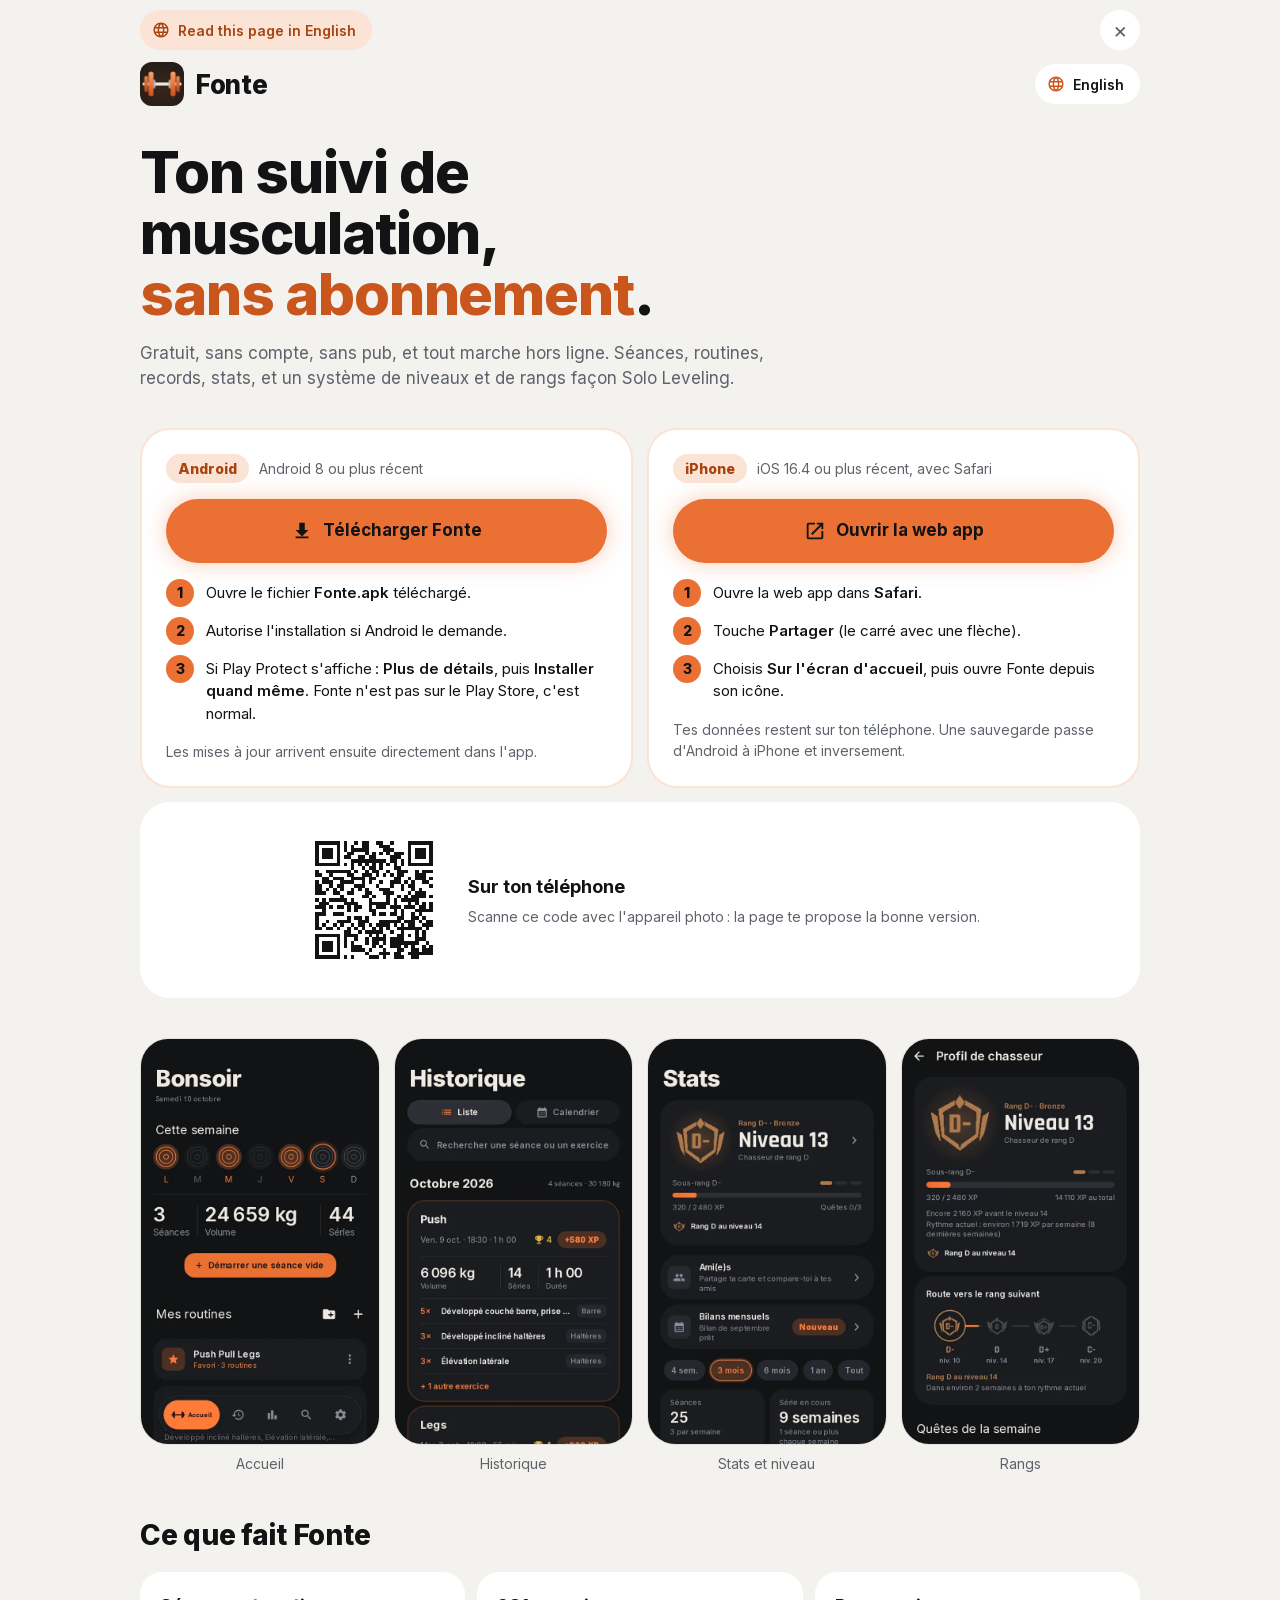
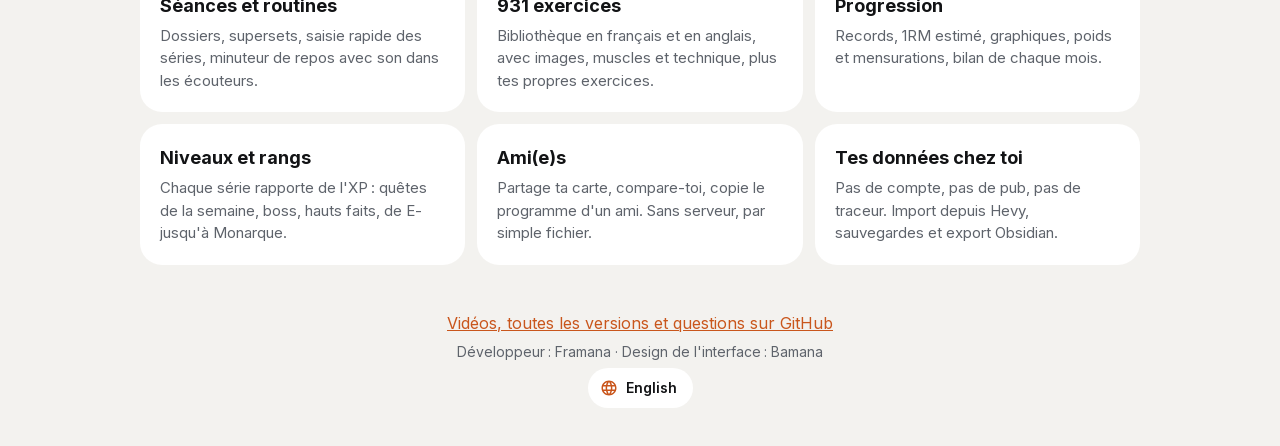
==== commit bf1d9a0f: "Web app 1.0.20" ====
--- a/index.html
+++ b/index.html
@@ -1,34 +1,156 @@
 <!doctype html>
 <html lang="fr">
-  <head>
-    <meta charset="utf-8" />
-    <meta name="viewport" content="width=device-width, initial-scale=1, maximum-scale=1, viewport-fit=cover" />
-    <title>Fonte</title>
-    <meta name="description" content="Suivi de musculation : séances, routines, stats et progression. Hors ligne, sans compte." />
-    <meta name="apple-mobile-web-app-capable" content="yes" />
-    <meta name="mobile-web-app-capable" content="yes" />
-    <meta name="apple-mobile-web-app-title" content="Fonte" />
-    <meta name="apple-mobile-web-app-status-bar-style" content="default" />
-    <meta name="format-detection" content="telephone=no" />
-    <meta name="theme-color" content="#F4F2EE" media="(prefers-color-scheme: light)" />
-    <meta name="theme-color" content="#131211" media="(prefers-color-scheme: dark)" />
-    <link rel="manifest" href="manifest.webmanifest" />
-    <link rel="icon" type="image/png" sizes="32x32" href="icons/favicon-32.png" />
-    <link rel="apple-touch-icon" href="icons/apple-touch-icon.png" />
-    <link rel="preload" href="fonts/roboto.woff2" as="font" type="font/woff2" crossorigin />
-    <script>
-      // Thème appliqué avant l'affichage (pas d'éclair blanc en mode sombre).
-      (function () {
-        var mode = 'SYSTEM';
-        try { mode = localStorage.getItem('fonte.theme_mode') || 'SYSTEM'; } catch (e) {}
-        var dark = mode === 'DARK' || (mode !== 'LIGHT' && window.matchMedia && matchMedia('(prefers-color-scheme: dark)').matches);
-        document.documentElement.dataset.theme = dark ? 'dark' : 'light';
-      })();
-    </script>
-    <script type="module" crossorigin src="./assets/index-aUX4zfbP.js"></script>
-    <link rel="stylesheet" crossorigin href="./assets/index-C3mko9XS.css">
-  </head>
-  <body>
-    <div id="app"></div>
-  </body>
+<head>
+  <meta charset="utf-8" />
+  <meta name="viewport" content="width=device-width, initial-scale=1, viewport-fit=cover" />
+  <script>
+    // Icône « Fonte » déjà installée depuis l'ancienne adresse (avant la version 1.0.18, la web app était ici) :
+    // en mode installé, on va directement dans la web app (mêmes données, même origine).
+    if (window.matchMedia('(display-mode: standalone)').matches || navigator.standalone === true) {
+      location.replace('./app/' + location.search);
+    }
+  </script>
+  <title>Fonte · suivi de musculation gratuit, sans compte, hors ligne</title>
+  <meta name="description" content="Fonte : l'app de suivi de musculation gratuite, sans compte, sans pub et hors ligne. Séances, routines, records, stats, niveaux et rangs façon Solo Leveling, import Hevy. Android et iPhone." />
+  <link rel="canonical" href="https://fram-sudo.github.io/fonte-releases/" />
+  <link rel="alternate" hreflang="fr" href="https://fram-sudo.github.io/fonte-releases/" />
+  <link rel="alternate" hreflang="en" href="https://fram-sudo.github.io/fonte-releases/en/" />
+  <link rel="alternate" hreflang="x-default" href="https://fram-sudo.github.io/fonte-releases/" />
+  <meta name="theme-color" content="#121315" media="(prefers-color-scheme: dark)" />
+  <meta name="theme-color" content="#F3F2EF" media="(prefers-color-scheme: light)" />
+  <meta property="og:type" content="website" />
+  <meta property="og:site_name" content="Fonte" />
+  <meta property="og:title" content="Fonte · ton suivi de musculation" />
+  <meta property="og:description" content="Gratuit, sans compte, sans pub, hors ligne. Android et iPhone." />
+  <meta property="og:url" content="https://fram-sudo.github.io/fonte-releases/" />
+  <meta property="og:image" content="https://fram-sudo.github.io/fonte-releases/img/og.png" />
+  <meta property="og:image:width" content="1200" />
+  <meta property="og:image:height" content="630" />
+  <meta property="og:locale" content="fr_FR" />
+  <meta property="og:locale:alternate" content="en_US" />
+  <meta name="twitter:card" content="summary_large_image" />
+  <meta name="twitter:image" content="https://fram-sudo.github.io/fonte-releases/img/og.png" />
+  <link rel="icon" type="image/png" sizes="32x32" href="app/icons/favicon-32.png" />
+  <link rel="apple-touch-icon" href="app/icons/apple-touch-icon.png" />
+  <link rel="preload" href="app/fonts/inter_extrabold.woff2" as="font" type="font/woff2" crossorigin />
+  <link rel="stylesheet" href="site.css" />
+</head>
+<body>
+  <div class="lang-banner wrap" id="lang-banner" data-for="en" hidden><a href="en/" hreflang="en" lang="en"><svg viewBox="0 0 24 24" aria-hidden="true"><path d="M11.99 2C6.47 2 2 6.48 2 12s4.47 10 9.99 10C17.52 22 22 17.52 22 12S17.52 2 11.99 2zm6.93 6h-2.95a15.65 15.65 0 0 0-1.38-3.56A8.03 8.03 0 0 1 18.92 8zM12 4.04c.83 1.2 1.48 2.53 1.91 3.96h-3.82c.43-1.43 1.08-2.76 1.91-3.96zM4.26 14C4.1 13.36 4 12.69 4 12s.1-1.36.26-2h3.38c-.08.66-.14 1.32-.14 2 0 .68.06 1.34.14 2H4.26zm.82 2h2.95c.32 1.25.78 2.45 1.38 3.56A7.987 7.987 0 0 1 5.08 16zm2.95-8H5.08a7.987 7.987 0 0 1 4.33-3.56A15.65 15.65 0 0 0 8.03 8zM12 19.96c-.83-1.2-1.48-2.53-1.91-3.96h3.82c-.43 1.43-1.08 2.76-1.91 3.96zM14.34 14H9.66c-.09-.66-.16-1.32-.16-2 0-.68.07-1.35.16-2h4.68c.09.65.16 1.32.16 2 0 .68-.07 1.34-.16 2zm.25 5.56c.6-1.11 1.06-2.31 1.38-3.56h2.95a8.03 8.03 0 0 1-4.33 3.56zM16.36 14c.08-.66.14-1.32.14-2 0-.68-.06-1.34-.14-2h3.38c.16.64.26 1.31.26 2s-.1 1.36-.26 2h-3.38z"/></svg><span>Read this page in English</span></a><button type="button" id="lang-banner-close" aria-label="Close">×</button></div>
+  <header class="top wrap">
+    <div class="brand">
+      <img src="app/icons/icon-192.png" alt="" width="56" height="56" />
+      <span>Fonte</span>
+    </div>
+    <a class="lang-switch" href="en/" hreflang="en" lang="en"><svg viewBox="0 0 24 24" aria-hidden="true"><path d="M11.99 2C6.47 2 2 6.48 2 12s4.47 10 9.99 10C17.52 22 22 17.52 22 12S17.52 2 11.99 2zm6.93 6h-2.95a15.65 15.65 0 0 0-1.38-3.56A8.03 8.03 0 0 1 18.92 8zM12 4.04c.83 1.2 1.48 2.53 1.91 3.96h-3.82c.43-1.43 1.08-2.76 1.91-3.96zM4.26 14C4.1 13.36 4 12.69 4 12s.1-1.36.26-2h3.38c-.08.66-.14 1.32-.14 2 0 .68.06 1.34.14 2H4.26zm.82 2h2.95c.32 1.25.78 2.45 1.38 3.56A7.987 7.987 0 0 1 5.08 16zm2.95-8H5.08a7.987 7.987 0 0 1 4.33-3.56A15.65 15.65 0 0 0 8.03 8zM12 19.96c-.83-1.2-1.48-2.53-1.91-3.96h3.82c-.43 1.43-1.08 2.76-1.91 3.96zM14.34 14H9.66c-.09-.66-.16-1.32-.16-2 0-.68.07-1.35.16-2h4.68c.09.65.16 1.32.16 2 0 .68-.07 1.34-.16 2zm.25 5.56c.6-1.11 1.06-2.31 1.38-3.56h2.95a8.03 8.03 0 0 1-4.33 3.56zM16.36 14c.08-.66.14-1.32.14-2 0-.68-.06-1.34-.14-2h3.38c.16.64.26 1.31.26 2s-.1 1.36-.26 2h-3.38z"/></svg><span>English</span></a>
+  </header>
+
+  <main class="wrap">
+    <section class="hero">
+      <h1>Ton suivi de musculation, <em>sans abonnement</em>.</h1>
+      
+      <p class="lead">Gratuit, sans compte, sans pub, et tout marche hors ligne. Séances, routines, records, stats, et un système de niveaux et de rangs façon Solo Leveling.</p>
+      
+    </section>
+
+    <section class="get" id="telecharger">
+      <article class="card platform android">
+        <div class="platform-head">
+          <span class="tag">Android</span>
+          <span class="small">Android 8 ou plus récent</span>
+          
+        </div>
+        <a class="cta" href="https://github.com/Fram-sudo/fonte-releases/releases/latest/download/Fonte.apk">
+          <svg viewBox="0 0 24 24" aria-hidden="true"><path d="M5 20h14v-2H5v2zm14-9h-4V3H9v8H5l7 7 7-7z"/></svg>
+          <span>Télécharger Fonte</span>
+        </a>
+        <ol class="steps">
+          <li>Ouvre le fichier <b>Fonte.apk</b> téléchargé.</li>
+          <li>Autorise l'installation si Android le demande.</li>
+          <li>Si Play Protect s'affiche&#8239;: <b>Plus de détails</b>, puis <b>Installer quand même</b>. Fonte n'est pas sur le Play Store, c'est normal.</li>
+        </ol>
+        
+        <p class="small">Les mises à jour arrivent ensuite directement dans l'app.</p>
+        
+      </article>
+
+      <article class="card platform iphone">
+        <div class="platform-head">
+          <span class="tag">iPhone</span>
+          <span class="small">iOS 16.4 ou plus récent, avec Safari</span>
+          
+        </div>
+        <a class="cta" href="./app/">
+          <svg viewBox="0 0 24 24" aria-hidden="true"><path d="M19 19H5V5h7V3H5a2 2 0 0 0-2 2v14a2 2 0 0 0 2 2h14c1.1 0 2-.9 2-2v-7h-2v7zM14 3v2h3.59l-9.83 9.83 1.41 1.41L19 6.41V10h2V3h-7z"/></svg>
+          <span>Ouvrir la web app</span>
+        </a>
+        <ol class="steps">
+          <li>Ouvre la web app dans <b>Safari</b>.</li>
+          <li>Touche <b>Partager</b> (le carré avec une flèche).</li>
+          <li>Choisis <b>Sur l'écran d'accueil</b>, puis ouvre Fonte depuis son icône.</li>
+        </ol>
+        
+        <p class="small">Tes données restent sur ton téléphone. Une sauvegarde passe d'Android à iPhone et inversement.</p>
+        
+      </article>
+
+      <article class="card qr">
+        <img src="img/qr.svg" alt="QR code vers cette page" width="148" height="148" />
+        <div>
+          <p class="qr-title">Sur ton téléphone</p>
+          
+          <p class="small">Scanne ce code avec l'appareil photo&#8239;: la page te propose la bonne version.</p>
+          
+        </div>
+      </article>
+
+      <p class="other small">
+        <a href="#" data-show="all">Voir aussi l'autre version</a>
+        
+      </p>
+    </section>
+
+    <section class="shots" aria-label="Captures">
+      <figure><img src="img/home.webp" alt="Accueil de Fonte" width="300" height="650" loading="lazy" /><figcaption><span>Accueil</span></figcaption></figure>
+      <figure><img src="img/history.webp" alt="Historique des séances" width="300" height="650" loading="lazy" /><figcaption><span>Historique</span></figcaption></figure>
+      <figure><img src="img/stats.webp" alt="Statistiques et niveau" width="300" height="650" loading="lazy" /><figcaption><span>Stats et niveau</span></figcaption></figure>
+      <figure><img src="img/hunter.webp" alt="Profil de chasseur et rangs" width="300" height="650" loading="lazy" /><figcaption><span>Rangs</span></figcaption></figure>
+    </section>
+
+    <section class="features">
+      <h2>Ce que fait Fonte</h2>
+      
+      <div class="grid">
+        <div class="card feat"><h3>Séances et routines</h3>
+          <p>Dossiers, supersets, saisie rapide des séries, minuteur de repos avec son dans les écouteurs.</p>
+          </div>
+        <div class="card feat"><h3>931 exercices</h3>
+          <p>Bibliothèque en français et en anglais, avec images, muscles et technique, plus tes propres exercices.</p>
+          </div>
+        <div class="card feat"><h3>Progression</h3>
+          <p>Records, 1RM estimé, graphiques, poids et mensurations, bilan de chaque mois.</p>
+          </div>
+        <div class="card feat"><h3>Niveaux et rangs</h3>
+          <p>Chaque série rapporte de l'XP&#8239;: quêtes de la semaine, boss, hauts faits, de E- jusqu'à Monarque.</p>
+          </div>
+        <div class="card feat"><h3>Ami(e)s</h3>
+          <p>Partage ta carte, compare-toi, copie le programme d'un ami. Sans serveur, par simple fichier.</p>
+          </div>
+        <div class="card feat"><h3>Tes données chez toi</h3>
+          <p>Pas de compte, pas de pub, pas de traceur. Import depuis Hevy, sauvegardes et export Obsidian.</p>
+          </div>
+      </div>
+    </section>
+  </main>
+
+  <footer class="wrap foot">
+    <p><a href="https://github.com/Fram-sudo/fonte-releases">Vidéos, toutes les versions et questions sur GitHub</a></p>
+    
+    <p class="small">Développeur&#8239;: Framana · Design de l'interface&#8239;: Bamana</p>
+    <p><a class="lang-switch" href="en/" hreflang="en" lang="en"><svg viewBox="0 0 24 24" aria-hidden="true"><path d="M11.99 2C6.47 2 2 6.48 2 12s4.47 10 9.99 10C17.52 22 22 17.52 22 12S17.52 2 11.99 2zm6.93 6h-2.95a15.65 15.65 0 0 0-1.38-3.56A8.03 8.03 0 0 1 18.92 8zM12 4.04c.83 1.2 1.48 2.53 1.91 3.96h-3.82c.43-1.43 1.08-2.76 1.91-3.96zM4.26 14C4.1 13.36 4 12.69 4 12s.1-1.36.26-2h3.38c-.08.66-.14 1.32-.14 2 0 .68.06 1.34.14 2H4.26zm.82 2h2.95c.32 1.25.78 2.45 1.38 3.56A7.987 7.987 0 0 1 5.08 16zm2.95-8H5.08a7.987 7.987 0 0 1 4.33-3.56A15.65 15.65 0 0 0 8.03 8zM12 19.96c-.83-1.2-1.48-2.53-1.91-3.96h3.82c-.43 1.43-1.08 2.76-1.91 3.96zM14.34 14H9.66c-.09-.66-.16-1.32-.16-2 0-.68.07-1.35.16-2h4.68c.09.65.16 1.32.16 2 0 .68-.07 1.34-.16 2zm.25 5.56c.6-1.11 1.06-2.31 1.38-3.56h2.95a8.03 8.03 0 0 1-4.33 3.56zM16.36 14c.08-.66.14-1.32.14-2 0-.68-.06-1.34-.14-2h3.38c.16.64.26 1.31.26 2s-.1 1.36-.26 2h-3.38z"/></svg><span>English</span></a></p>
+    
+  </footer>
+
+  <script src="site.js"></script>
+</body>
 </html>
--- a/site.css
+++ b/site.css
@@ -0,0 +1,127 @@
+/* Page d'accueil de Fonte (GitHub Pages) : même style que l'app (DESIGN_SPEC), sans framework. */
+@font-face { font-family: 'Inter'; src: url('app/fonts/inter_regular.woff2') format('woff2'); font-weight: 400; font-display: swap; }
+@font-face { font-family: 'Inter'; src: url('app/fonts/inter_semibold.woff2') format('woff2'); font-weight: 600; font-display: swap; }
+@font-face { font-family: 'Inter'; src: url('app/fonts/inter_bold.woff2') format('woff2'); font-weight: 700; font-display: swap; }
+@font-face { font-family: 'Inter'; src: url('app/fonts/inter_extrabold.woff2') format('woff2'); font-weight: 800; font-display: swap; }
+@font-face { font-family: 'Hanken Grotesk'; src: url('app/fonts/hanken_regular.woff2') format('woff2'); font-weight: 400; font-display: swap; }
+
+:root {
+  --bg: #f3f2ef;
+  --surface: #ffffff;
+  --surface-2: #eeece8;
+  --border: #e3e1dc;
+  --text: #121315;
+  --text-2: #5e636b;
+  --accent: #c9561c;
+  --filled: #eb7034;
+  --on-filled: #121315;
+  --accent-container: #fbe3d5;
+  --on-accent-container: #a8440f;
+  --glow: rgba(235, 112, 52, 0.35);
+  color-scheme: light;
+}
+@media (prefers-color-scheme: dark) {
+  :root {
+    --bg: #121315;
+    --surface: #1b1c20;
+    --surface-2: #26272d;
+    --border: #2c2d33;
+    --text: #f0ebe3;
+    --text-2: #8b909a;
+    --accent: #ff7a38;
+    --accent-container: #4c3024;
+    --on-accent-container: #ff7a38;
+    --glow: rgba(255, 122, 56, 0.4);
+    color-scheme: dark;
+  }
+}
+
+* { box-sizing: border-box; }
+html { -webkit-text-size-adjust: 100%; }
+body {
+  margin: 0;
+  background: var(--bg);
+  color: var(--text);
+  font: 400 16px/1.5 'Inter', system-ui, -apple-system, 'Segoe UI', Roboto, sans-serif;
+  padding-bottom: env(safe-area-inset-bottom, 0px);
+}
+a { color: var(--accent); }
+a:focus-visible, button:focus-visible { outline: 2px solid var(--accent); outline-offset: 3px; }
+img { max-width: 100%; height: auto; }
+.wrap { width: 100%; max-width: 1040px; margin-inline: auto; padding-inline: 20px; }
+.small { font-size: 14px; color: var(--text-2); }
+
+
+.top { display: flex; align-items: center; justify-content: space-between; padding-top: max(20px, env(safe-area-inset-top, 0px)); padding-bottom: 8px; }
+.brand { display: flex; align-items: center; gap: 12px; font-weight: 800; font-size: 26px; letter-spacing: -0.01em; }
+.brand img { width: 44px; height: 44px; border-radius: 12px; }
+/* Langue : une page par langue ; le bouton mène à l'autre (son nom écrit dans sa langue). */
+.lang-switch { display: inline-flex; align-items: center; gap: 8px; min-height: 40px; padding: 8px 16px 8px 12px; border-radius: 999px; background: var(--surface); color: var(--text); font-weight: 600; font-size: 14px; text-decoration: none; }
+.lang-switch svg { width: 18px; height: 18px; fill: var(--accent); flex: none; }
+.lang-switch:hover { background: var(--surface-2); }
+.lang-banner { display: flex; align-items: center; justify-content: space-between; gap: 12px; padding-top: max(10px, env(safe-area-inset-top, 0px)); }
+.lang-banner[hidden] { display: none; }
+.lang-banner a { display: inline-flex; align-items: center; gap: 8px; min-height: 40px; padding: 8px 16px 8px 12px; border-radius: 999px; background: var(--accent-container); color: var(--on-accent-container); font-weight: 600; font-size: 14px; text-decoration: none; }
+.lang-banner a svg { width: 18px; height: 18px; fill: currentColor; flex: none; }
+.lang-banner button { width: 40px; height: 40px; flex: none; border: 0; border-radius: 999px; background: var(--surface); color: var(--text-2); font: 400 22px/1 'Inter', sans-serif; cursor: pointer; }
+.lang-banner:not([hidden]) + .top { padding-top: 12px; }
+
+.hero { padding-block: 28px 8px; }
+.hero h1 { font-weight: 800; font-size: clamp(34px, 7vw, 58px); line-height: 1.05; letter-spacing: -0.02em; margin: 0 0 16px; max-width: 16ch; text-wrap: balance; }
+.hero h1 em { font-style: normal; color: var(--accent); }
+.lead { font-size: 17px; color: var(--text-2); max-width: 38em; margin: 0; }
+
+.card { background: var(--surface); border-radius: 30px; padding: 24px; }
+.get { display: grid; gap: 14px; padding-block: 28px 8px; }
+.platform { display: flex; flex-direction: column; gap: 16px; border: 2px solid var(--accent-container); }
+.platform-head { display: flex; flex-wrap: wrap; align-items: center; gap: 10px; }
+.tag { background: var(--accent-container); color: var(--on-accent-container); font-weight: 800; font-size: 14px; border-radius: 17px; padding: 4px 12px; }
+.cta {
+  display: flex; align-items: center; justify-content: center; gap: 10px; min-height: 64px; padding: 12px 24px;
+  border-radius: 999px; background: var(--filled); color: var(--on-filled); font-weight: 700; font-size: 17px; text-decoration: none;
+  box-shadow: 0 0 22px var(--glow);
+}
+.cta svg { width: 22px; height: 22px; fill: currentColor; flex: none; }
+.cta:active { transform: scale(0.98); }
+.steps { margin: 0; padding: 0; list-style: none; counter-reset: s; display: grid; gap: 10px; }
+.steps li { counter-increment: s; position: relative; padding-left: 40px; min-height: 28px; font-size: 15px; padding-top: 3px; }
+.steps li::before {
+  content: counter(s); position: absolute; left: 0; top: 0; width: 28px; height: 28px; border-radius: 50%;
+  display: grid; place-items: center; background: var(--filled); color: var(--on-filled); font-weight: 800; font-size: 14px;
+}
+.steps b { font-weight: 600; }
+.platform > .small { margin: 0; }
+.qr { display: flex; align-items: center; gap: 20px; }
+.qr img { width: 148px; height: 148px; border-radius: 16px; background: #fff; padding: 8px; flex: none; }
+.qr-title { font-weight: 700; font-size: 18px; margin: 0 0 6px; }
+.qr .small { margin: 0; }
+.other { margin: 0; text-align: center; }
+
+/* Téléphone : seulement la bonne version (« Voir aussi » affiche l'autre). Ordinateur : les deux et le QR code. */
+body[data-platform='android']:not(.all) .platform.iphone,
+body[data-platform='iphone']:not(.all) .platform.android,
+body[data-platform='android'] .qr, body[data-platform='iphone'] .qr,
+body[data-platform='desktop'] .other, body.all .other { display: none; }
+@media (min-width: 860px) {
+  body[data-platform='desktop'] .get { grid-template-columns: 1fr 1fr; }
+  body[data-platform='desktop'] .qr { grid-column: 1 / -1; justify-content: center; }
+}
+
+.shots { display: grid; grid-auto-flow: column; grid-auto-columns: min(62vw, 240px); gap: 14px; overflow-x: auto; padding-block: 32px 8px; scroll-snap-type: x mandatory; scrollbar-width: none; }
+.shots::-webkit-scrollbar { display: none; }
+.shots figure { margin: 0; scroll-snap-align: start; }
+.shots img { display: block; width: 100%; border-radius: 28px; border: 1px solid var(--border); background: #121315; }
+.shots figcaption { text-align: center; color: var(--text-2); font-size: 14px; margin-top: 8px; }
+@media (min-width: 860px) { .shots { grid-auto-flow: row; grid-template-columns: repeat(4, 1fr); overflow: visible; } }
+
+.features { padding-block: 32px 8px; }
+.features h2 { font-weight: 800; font-size: 28px; letter-spacing: -0.01em; margin: 0 0 16px; }
+.grid { display: grid; gap: 12px; }
+@media (min-width: 640px) { .grid { grid-template-columns: 1fr 1fr; } }
+@media (min-width: 960px) { .grid { grid-template-columns: repeat(3, 1fr); } }
+.feat { border-radius: 22px; padding: 20px; }
+.feat h3 { font-weight: 700; font-size: 18px; margin: 0 0 6px; }
+.feat p { margin: 0; color: var(--text-2); font-size: 15px; }
+
+.foot { padding-block: 32px max(32px, env(safe-area-inset-bottom, 0px)); text-align: center; }
+.foot p { margin: 6px 0; }
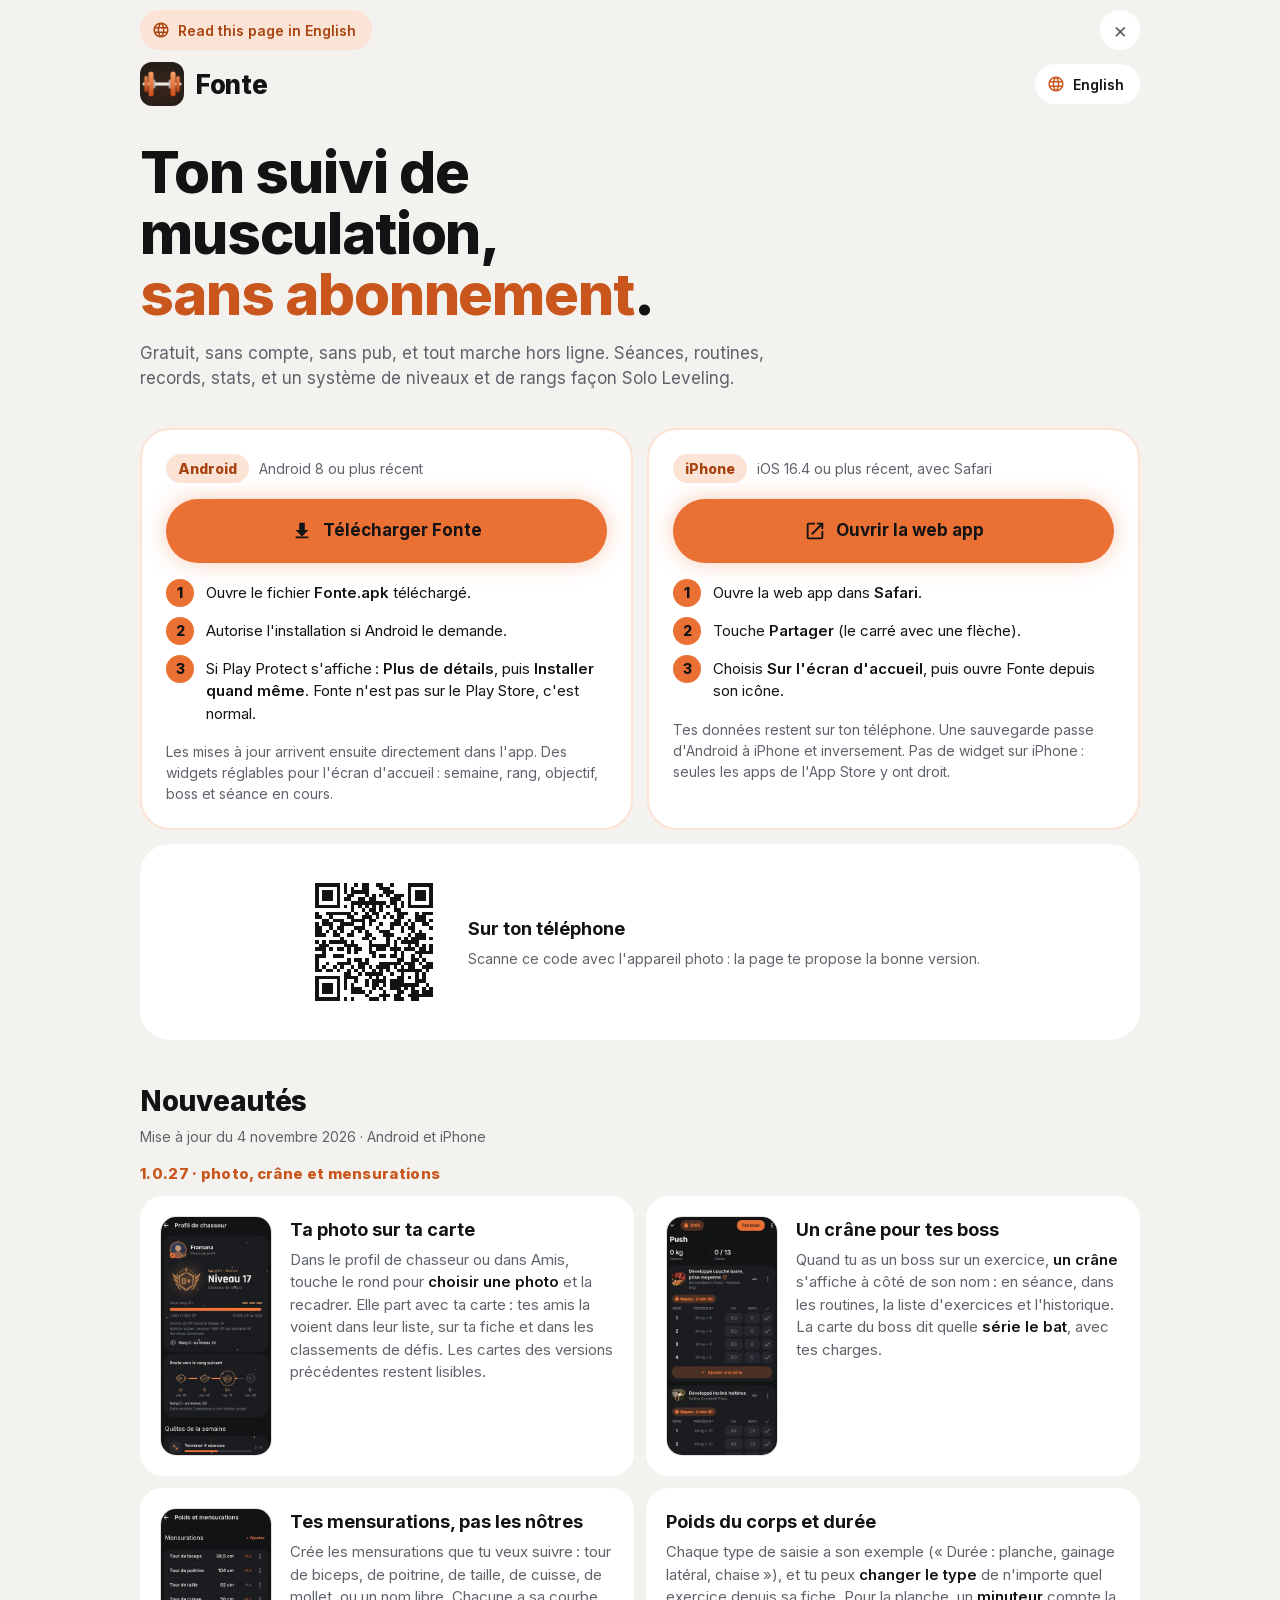
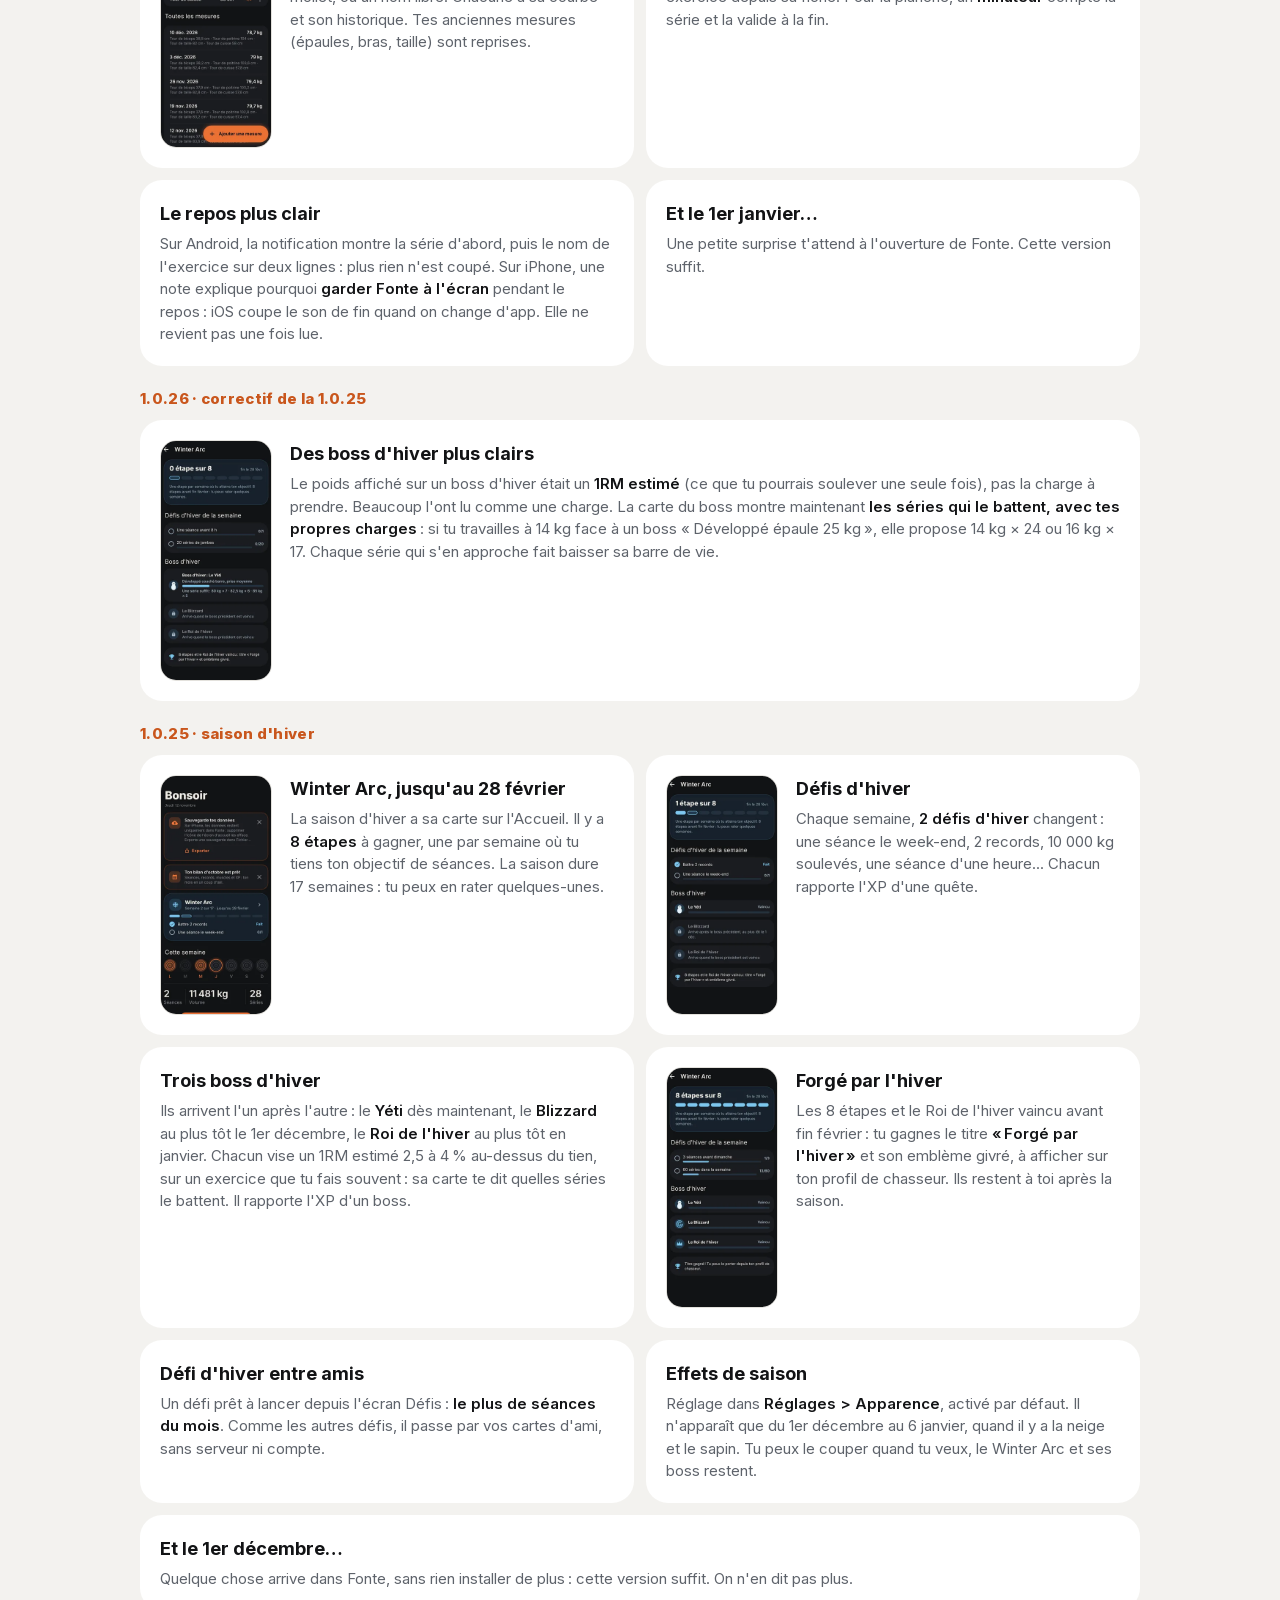
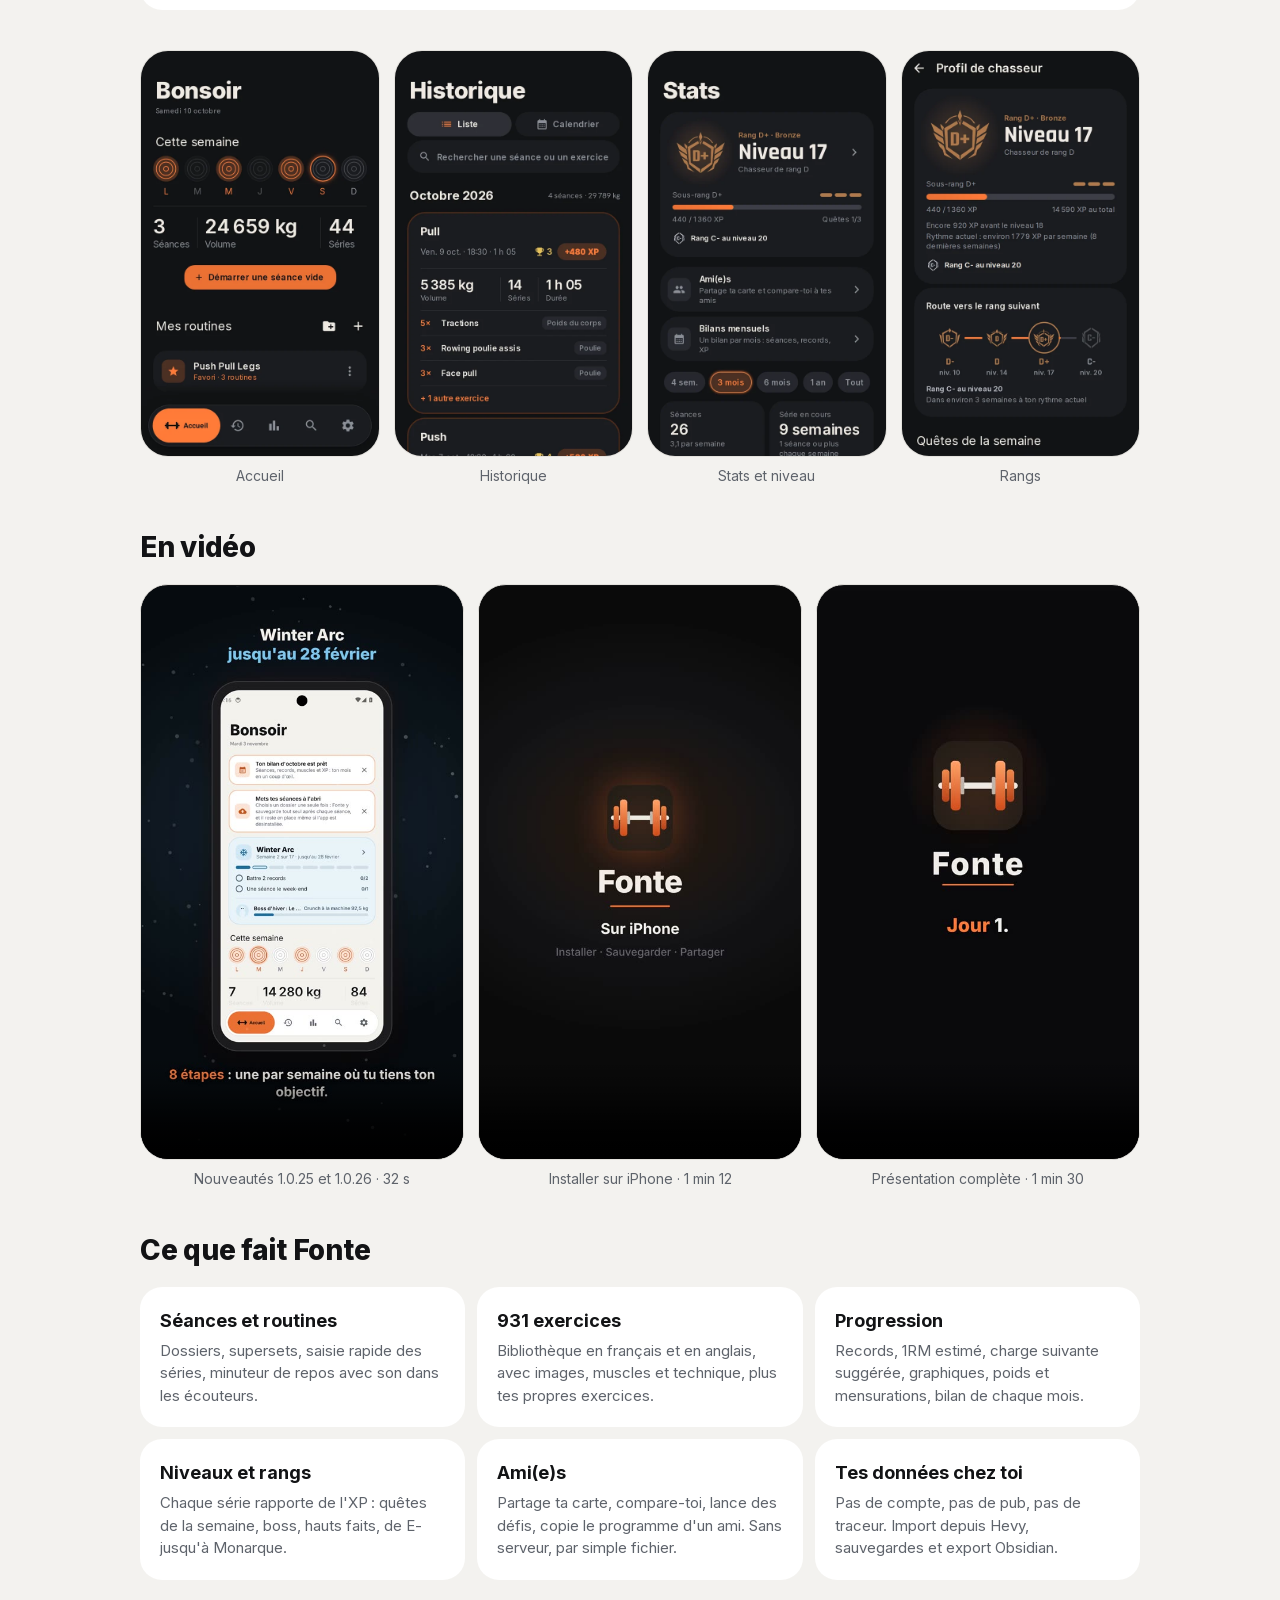
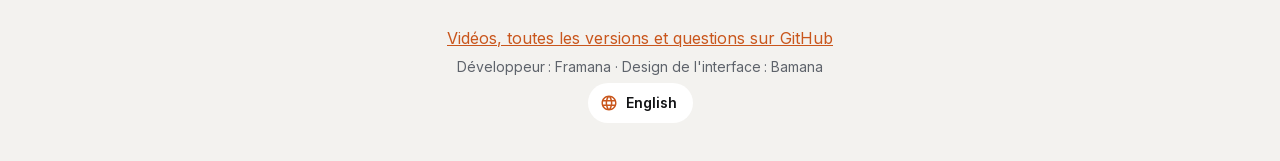
==== commit 00315d2a: "Web app 1.0.27" ====
--- a/index.html
+++ b/index.html
@@ -70,7 +70,7 @@
           <li>Si Play Protect s'affiche&#8239;: <b>Plus de détails</b>, puis <b>Installer quand même</b>. Fonte n'est pas sur le Play Store, c'est normal.</li>
         </ol>
         
-        <p class="small">Les mises à jour arrivent ensuite directement dans l'app.</p>
+        <p class="small">Les mises à jour arrivent ensuite directement dans l'app. Des widgets réglables pour l'écran d'accueil&#8239;: semaine, rang, objectif, boss et séance en cours.</p>
         
       </article>
 
@@ -90,7 +90,7 @@
           <li>Choisis <b>Sur l'écran d'accueil</b>, puis ouvre Fonte depuis son icône.</li>
         </ol>
         
-        <p class="small">Tes données restent sur ton téléphone. Une sauvegarde passe d'Android à iPhone et inversement.</p>
+        <p class="small">Tes données restent sur ton téléphone. Une sauvegarde passe d'Android à iPhone et inversement. Pas de widget sur iPhone&#8239;: seules les apps de l'App Store y ont droit.</p>
         
       </article>
 
@@ -110,11 +110,48 @@
       </p>
     </section>
 
+    <section class="news" id="nouveautes">
+      <h2>Nouveautés</h2>
+      <p class="small news-sub">Mise à jour du 4 novembre 2026 · Android et iPhone</p>
+      <p class="news-group">1.0.27 · photo, crâne et mensurations</p>
+      <div class="news-grid">
+        <article class="card news-item has-img"><img src="img/nouveautes/v27-photo-fr.webp" alt="Profil de chasseur avec la photo de profil" width="300" height="650" loading="lazy" /><div><h3>Ta photo sur ta carte</h3><p>Dans le profil de chasseur ou dans Amis, touche le rond pour <b>choisir une photo</b> et la recadrer. Elle part avec ta carte : tes amis la voient dans leur liste, sur ta fiche et dans les classements de défis. Les cartes des versions précédentes restent lisibles.</p></div></article>
+        <article class="card news-item has-img"><img src="img/nouveautes/v27-boss-fr.webp" alt="Séance avec le crâne à côté de l'exercice d'un boss" width="300" height="650" loading="lazy" /><div><h3>Un crâne pour tes boss</h3><p>Quand tu as un boss sur un exercice, <b>un crâne</b> s'affiche à côté de son nom : en séance, dans les routines, la liste d'exercices et l'historique. La carte du boss dit quelle <b>série le bat</b>, avec tes charges.</p></div></article>
+        <article class="card news-item has-img"><img src="img/nouveautes/v27-body-fr.webp" alt="Poids et mensurations libres" width="300" height="650" loading="lazy" /><div><h3>Tes mensurations, pas les nôtres</h3><p>Crée les mensurations que tu veux suivre : tour de biceps, de poitrine, de taille, de cuisse, de mollet, ou un nom libre. Chacune a sa courbe et son historique. Tes anciennes mesures (épaules, bras, taille) sont reprises.</p></div></article>
+        <article class="card news-item"><div><h3>Poids du corps et durée</h3><p>Chaque type de saisie a son exemple (« Durée : planche, gainage latéral, chaise »), et tu peux <b>changer le type</b> de n'importe quel exercice depuis sa fiche. Pour la planche, un <b>minuteur</b> compte la série et la valide à la fin.</p></div></article>
+        <article class="card news-item"><div><h3>Le repos plus clair</h3><p>Sur Android, la notification montre la série d'abord, puis le nom de l'exercice sur deux lignes : plus rien n'est coupé. Sur iPhone, une note explique pourquoi <b>garder Fonte à l'écran</b> pendant le repos : iOS coupe le son de fin quand on change d'app. Elle ne revient pas une fois lue.</p></div></article>
+        <article class="card news-item"><div><h3>Et le 1er janvier…</h3><p>Une petite surprise t'attend à l'ouverture de Fonte. Cette version suffit.</p></div></article>
+      </div>
+      <p class="news-group">1.0.26 · correctif de la 1.0.25</p>
+      <div class="news-grid">
+        <article class="card news-item has-img"><img src="img/nouveautes/winter-boss-fr.webp" alt="Boss d'hiver en cours : les séries qui le battent sous sa barre de vie" width="300" height="650" loading="lazy" /><div><h3>Des boss d'hiver plus clairs</h3><p>Le poids affiché sur un boss d'hiver était un <b>1RM estimé</b> (ce que tu pourrais soulever une seule fois), pas la charge à prendre. Beaucoup l'ont lu comme une charge. La carte du boss montre maintenant <b>les séries qui le battent, avec tes propres charges</b> : si tu travailles à 14 kg face à un boss « Développé épaule 25 kg », elle propose 14 kg × 24 ou 16 kg × 17. Chaque série qui s'en approche fait baisser sa barre de vie.</p></div></article>
+      </div>
+      <p class="news-group">1.0.25 · saison d'hiver</p>
+      <div class="news-grid">
+        <article class="card news-item has-img"><img src="img/nouveautes/winter-home-fr.webp" alt="Carte Winter Arc sur l'Accueil" width="300" height="650" loading="lazy" /><div><h3>Winter Arc, jusqu'au 28 février</h3><p>La saison d'hiver a sa carte sur l'Accueil. Il y a <b>8 étapes</b> à gagner, une par semaine où tu tiens ton objectif de séances. La saison dure 17 semaines : tu peux en rater quelques-unes.</p></div></article>
+        <article class="card news-item has-img"><img src="img/nouveautes/winter-arc-fr.webp" alt="Écran Winter Arc : défis et boss d'hiver" width="300" height="650" loading="lazy" /><div><h3>Défis d'hiver</h3><p>Chaque semaine, <b>2 défis d'hiver</b> changent : une séance le week-end, 2 records, 10 000 kg soulevés, une séance d'une heure... Chacun rapporte l'XP d'une quête.</p></div></article>
+        <article class="card news-item"><div><h3>Trois boss d'hiver</h3><p>Ils arrivent l'un après l'autre : le <b>Yéti</b> dès maintenant, le <b>Blizzard</b> au plus tôt le 1er décembre, le <b>Roi de l'hiver</b> au plus tôt en janvier. Chacun vise un 1RM estimé 2,5 à 4 % au-dessus du tien, sur un exercice que tu fais souvent : sa carte te dit quelles séries le battent. Il rapporte l'XP d'un boss.</p></div></article>
+        <article class="card news-item has-img"><img src="img/nouveautes/winter-forged-fr.webp" alt="Winter Arc terminé : 8 étapes et les trois boss vaincus" width="300" height="650" loading="lazy" /><div><h3>Forgé par l'hiver</h3><p>Les 8 étapes et le Roi de l'hiver vaincu avant fin février : tu gagnes le titre <b>« Forgé par l'hiver »</b> et son emblème givré, à afficher sur ton profil de chasseur. Ils restent à toi après la saison.</p></div></article>
+        <article class="card news-item"><div><h3>Défi d'hiver entre amis</h3><p>Un défi prêt à lancer depuis l'écran Défis : <b>le plus de séances du mois</b>. Comme les autres défis, il passe par vos cartes d'ami, sans serveur ni compte.</p></div></article>
+        <article class="card news-item"><div><h3>Effets de saison</h3><p>Réglage dans <b>Réglages &gt; Apparence</b>, activé par défaut. Il n'apparaît que du 1er décembre au 6 janvier, quand il y a la neige et le sapin. Tu peux le couper quand tu veux, le Winter Arc et ses boss restent.</p></div></article>
+        <article class="card news-item"><div><h3>Et le 1er décembre…</h3><p>Quelque chose arrive dans Fonte, sans rien installer de plus : cette version suffit. On n'en dit pas plus.</p></div></article>
+      </div>
+    </section>
+
     <section class="shots" aria-label="Captures">
       <figure><img src="img/home.webp" alt="Accueil de Fonte" width="300" height="650" loading="lazy" /><figcaption><span>Accueil</span></figcaption></figure>
       <figure><img src="img/history.webp" alt="Historique des séances" width="300" height="650" loading="lazy" /><figcaption><span>Historique</span></figcaption></figure>
       <figure><img src="img/stats.webp" alt="Statistiques et niveau" width="300" height="650" loading="lazy" /><figcaption><span>Stats et niveau</span></figcaption></figure>
       <figure><img src="img/hunter.webp" alt="Profil de chasseur et rangs" width="300" height="650" loading="lazy" /><figcaption><span>Rangs</span></figcaption></figure>
+    </section>
+
+    <section class="videos" aria-label="En vidéo">
+      <h2>En vidéo</h2>
+      <div class="vids">
+      <figure><video src="videos/nouveautes-fr.mp4" poster="videos/nouveautes-fr.jpg" controls playsinline preload="none" width="540" height="960"></video><figcaption><span>Nouveautés 1.0.25 et 1.0.26</span> · 32 s</figcaption></figure>
+      <figure><video src="videos/iphone-fr.mp4" poster="videos/iphone-fr.jpg" controls playsinline preload="none" width="540" height="960"></video><figcaption><span>Installer sur iPhone</span> · 1 min 12</figcaption></figure>
+      <figure><video src="videos/presentation-fr.mp4" poster="videos/presentation-fr.jpg" controls playsinline preload="none" width="540" height="960"></video><figcaption><span>Présentation complète</span> · 1 min 30</figcaption></figure>
+      </div>
     </section>
 
     <section class="features">
@@ -128,13 +165,13 @@
           <p>Bibliothèque en français et en anglais, avec images, muscles et technique, plus tes propres exercices.</p>
           </div>
         <div class="card feat"><h3>Progression</h3>
-          <p>Records, 1RM estimé, graphiques, poids et mensurations, bilan de chaque mois.</p>
+          <p>Records, 1RM estimé, charge suivante suggérée, graphiques, poids et mensurations, bilan de chaque mois.</p>
           </div>
         <div class="card feat"><h3>Niveaux et rangs</h3>
           <p>Chaque série rapporte de l'XP&#8239;: quêtes de la semaine, boss, hauts faits, de E- jusqu'à Monarque.</p>
           </div>
         <div class="card feat"><h3>Ami(e)s</h3>
-          <p>Partage ta carte, compare-toi, copie le programme d'un ami. Sans serveur, par simple fichier.</p>
+          <p>Partage ta carte, compare-toi, lance des défis, copie le programme d'un ami. Sans serveur, par simple fichier.</p>
           </div>
         <div class="card feat"><h3>Tes données chez toi</h3>
           <p>Pas de compte, pas de pub, pas de traceur. Import depuis Hevy, sauvegardes et export Obsidian.</p>
--- a/site.css
+++ b/site.css
@@ -114,6 +114,15 @@
 .shots figcaption { text-align: center; color: var(--text-2); font-size: 14px; margin-top: 8px; }
 @media (min-width: 860px) { .shots { grid-auto-flow: row; grid-template-columns: repeat(4, 1fr); overflow: visible; } }
 
+.videos { padding-block: 32px 8px; }
+.videos h2 { font-weight: 800; font-size: 28px; letter-spacing: -0.01em; margin: 0 0 16px; }
+.vids { display: grid; grid-auto-flow: column; grid-auto-columns: min(62vw, 240px); gap: 14px; overflow-x: auto; scroll-snap-type: x mandatory; scrollbar-width: none; }
+.vids::-webkit-scrollbar { display: none; }
+.vids figure { margin: 0; scroll-snap-align: start; }
+.vids video { display: block; width: 100%; height: auto; aspect-ratio: 9 / 16; border-radius: 28px; border: 1px solid var(--border); background: #121315; }
+.vids figcaption { text-align: center; color: var(--text-2); font-size: 14px; margin-top: 8px; }
+@media (min-width: 860px) { .vids { grid-auto-flow: row; grid-template-columns: repeat(3, 1fr); overflow: visible; } }
+
 .features { padding-block: 32px 8px; }
 .features h2 { font-weight: 800; font-size: 28px; letter-spacing: -0.01em; margin: 0 0 16px; }
 .grid { display: grid; gap: 12px; }
@@ -123,5 +132,20 @@
 .feat h3 { font-weight: 700; font-size: 18px; margin: 0 0 6px; }
 .feat p { margin: 0; color: var(--text-2); font-size: 15px; }
 
+.news { padding-block: 32px 8px; scroll-margin-top: 16px; }
+.news h2 { font-weight: 800; font-size: 28px; letter-spacing: -0.01em; margin: 0; }
+.news-sub { margin: 4px 0 16px; }
+.news-grid { display: grid; gap: 12px; }
+.news-group { margin: 22px 0 10px; font-weight: 800; font-size: 15px; letter-spacing: 0.02em; color: var(--accent); }
+.news-sub + .news-group { margin-top: 4px; }
+@media (min-width: 760px) { .news-grid { grid-template-columns: 1fr 1fr; } }
+.news-item { display: flex; gap: 18px; align-items: flex-start; border-radius: 22px; padding: 20px; }
+.news-item img { width: 112px; flex: none; border-radius: 16px; border: 1px solid var(--border); background: #121315; }
+.news-item h3 { font-weight: 700; font-size: 18px; margin: 0 0 6px; }
+.news-item p { margin: 0 0 6px; color: var(--text-2); font-size: 15px; }
+.news-item p:last-child { margin-bottom: 0; }
+.news-item b { color: var(--text); font-weight: 600; }
+@media (min-width: 760px) { .news-item:last-child:nth-child(odd) { grid-column: 1 / -1; } }
+
 .foot { padding-block: 32px max(32px, env(safe-area-inset-bottom, 0px)); text-align: center; }
 .foot p { margin: 6px 0; }
